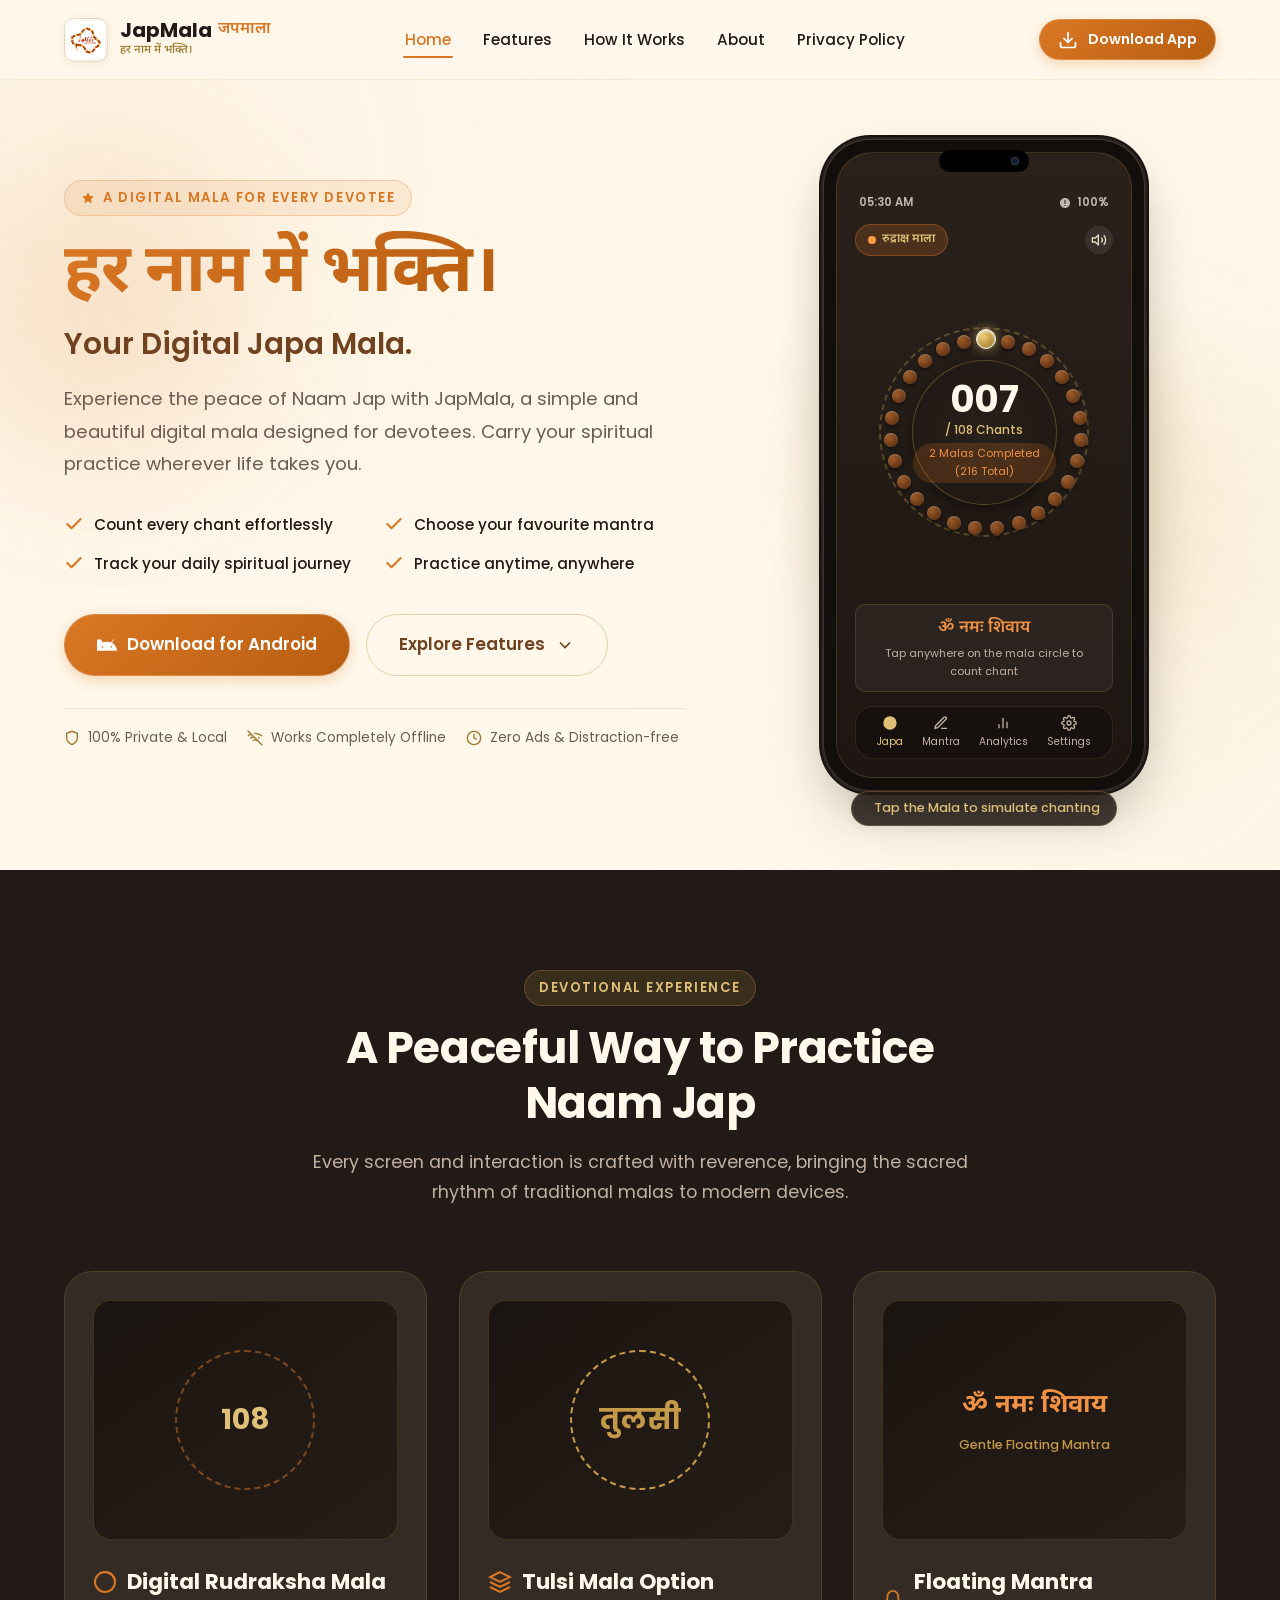
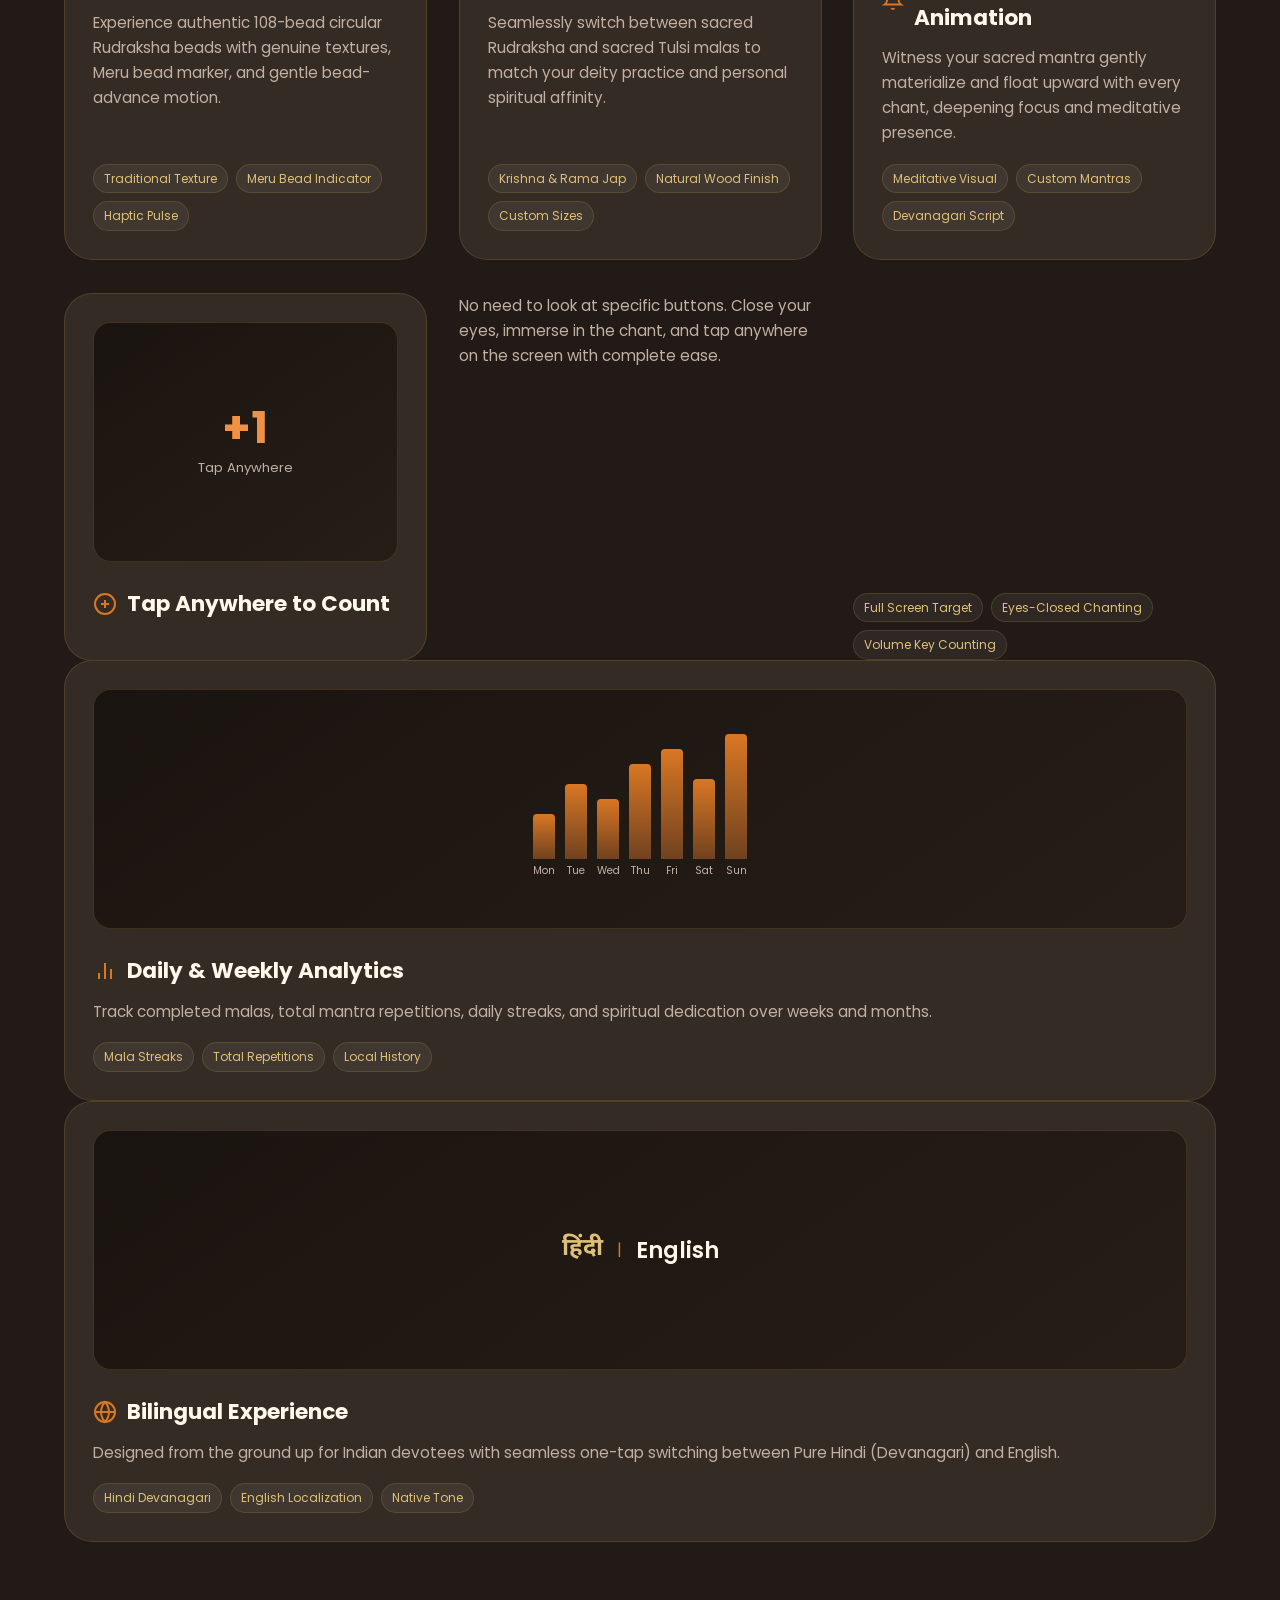
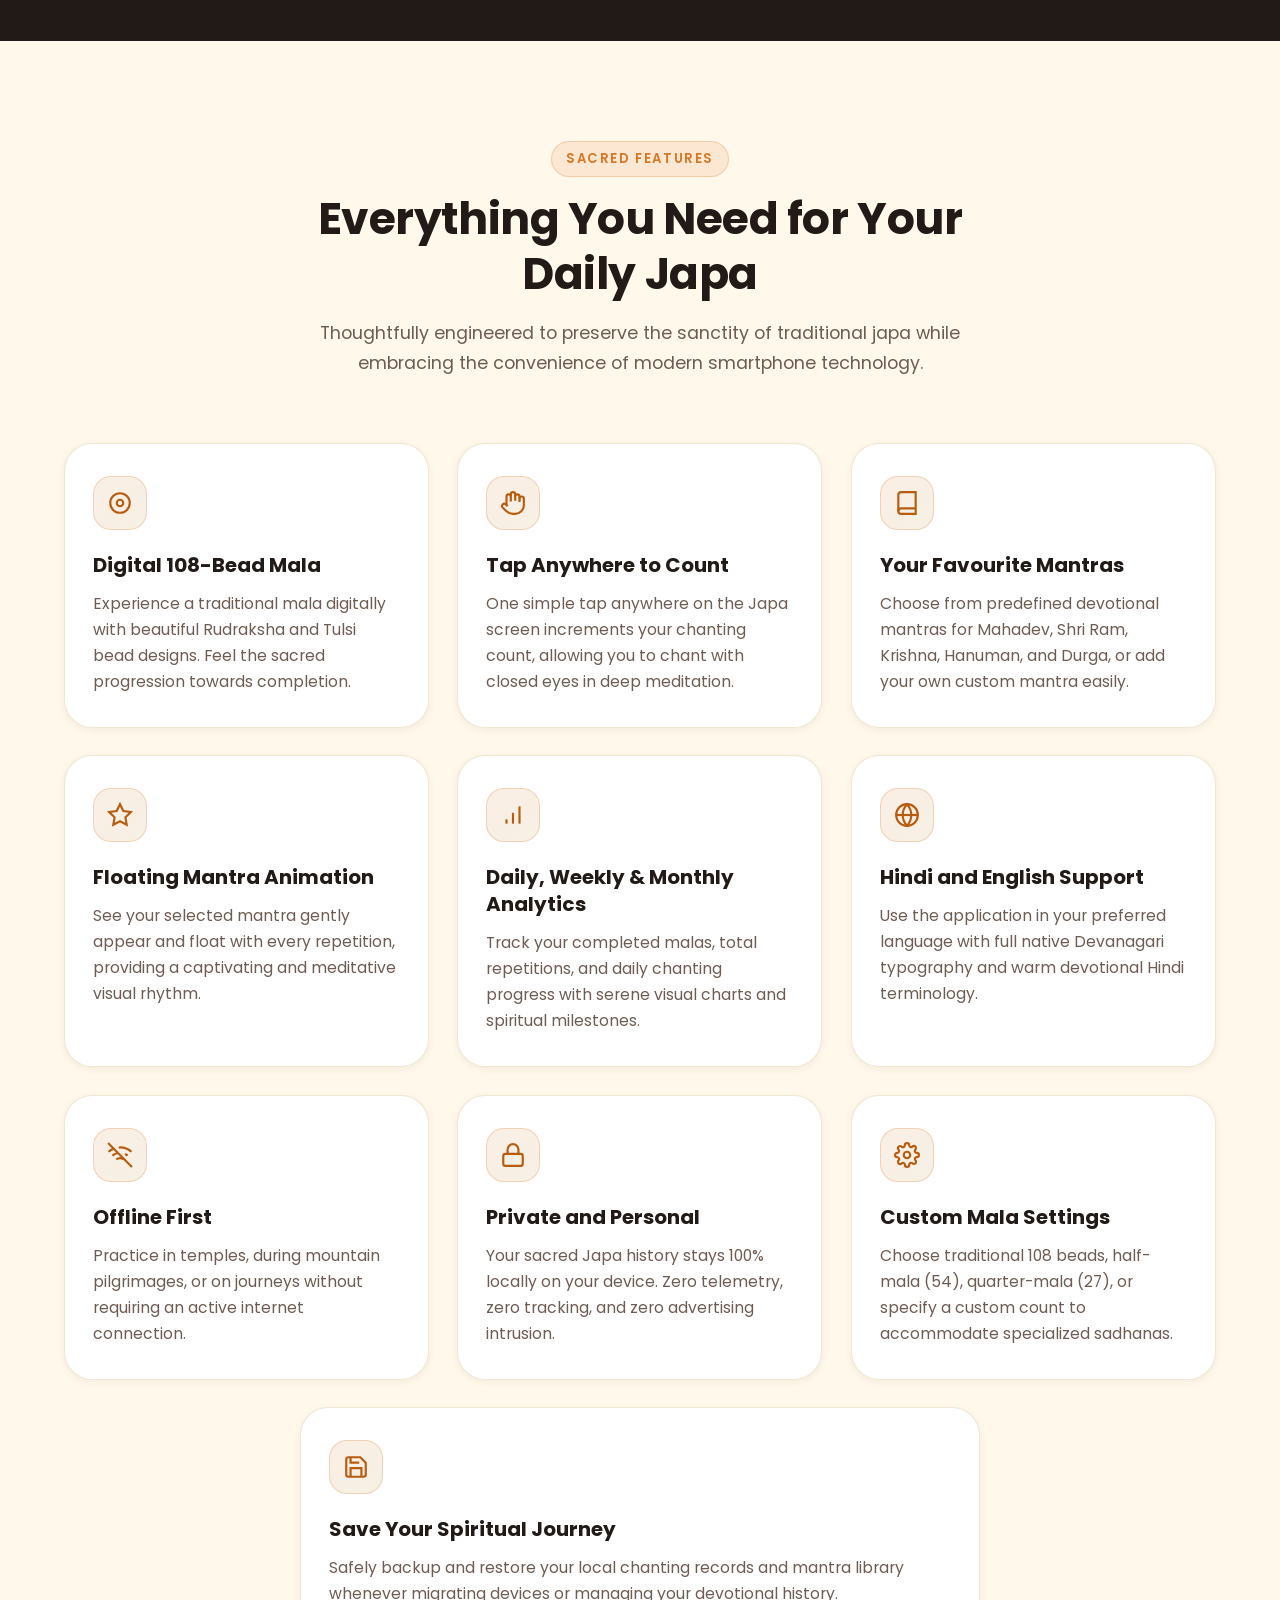
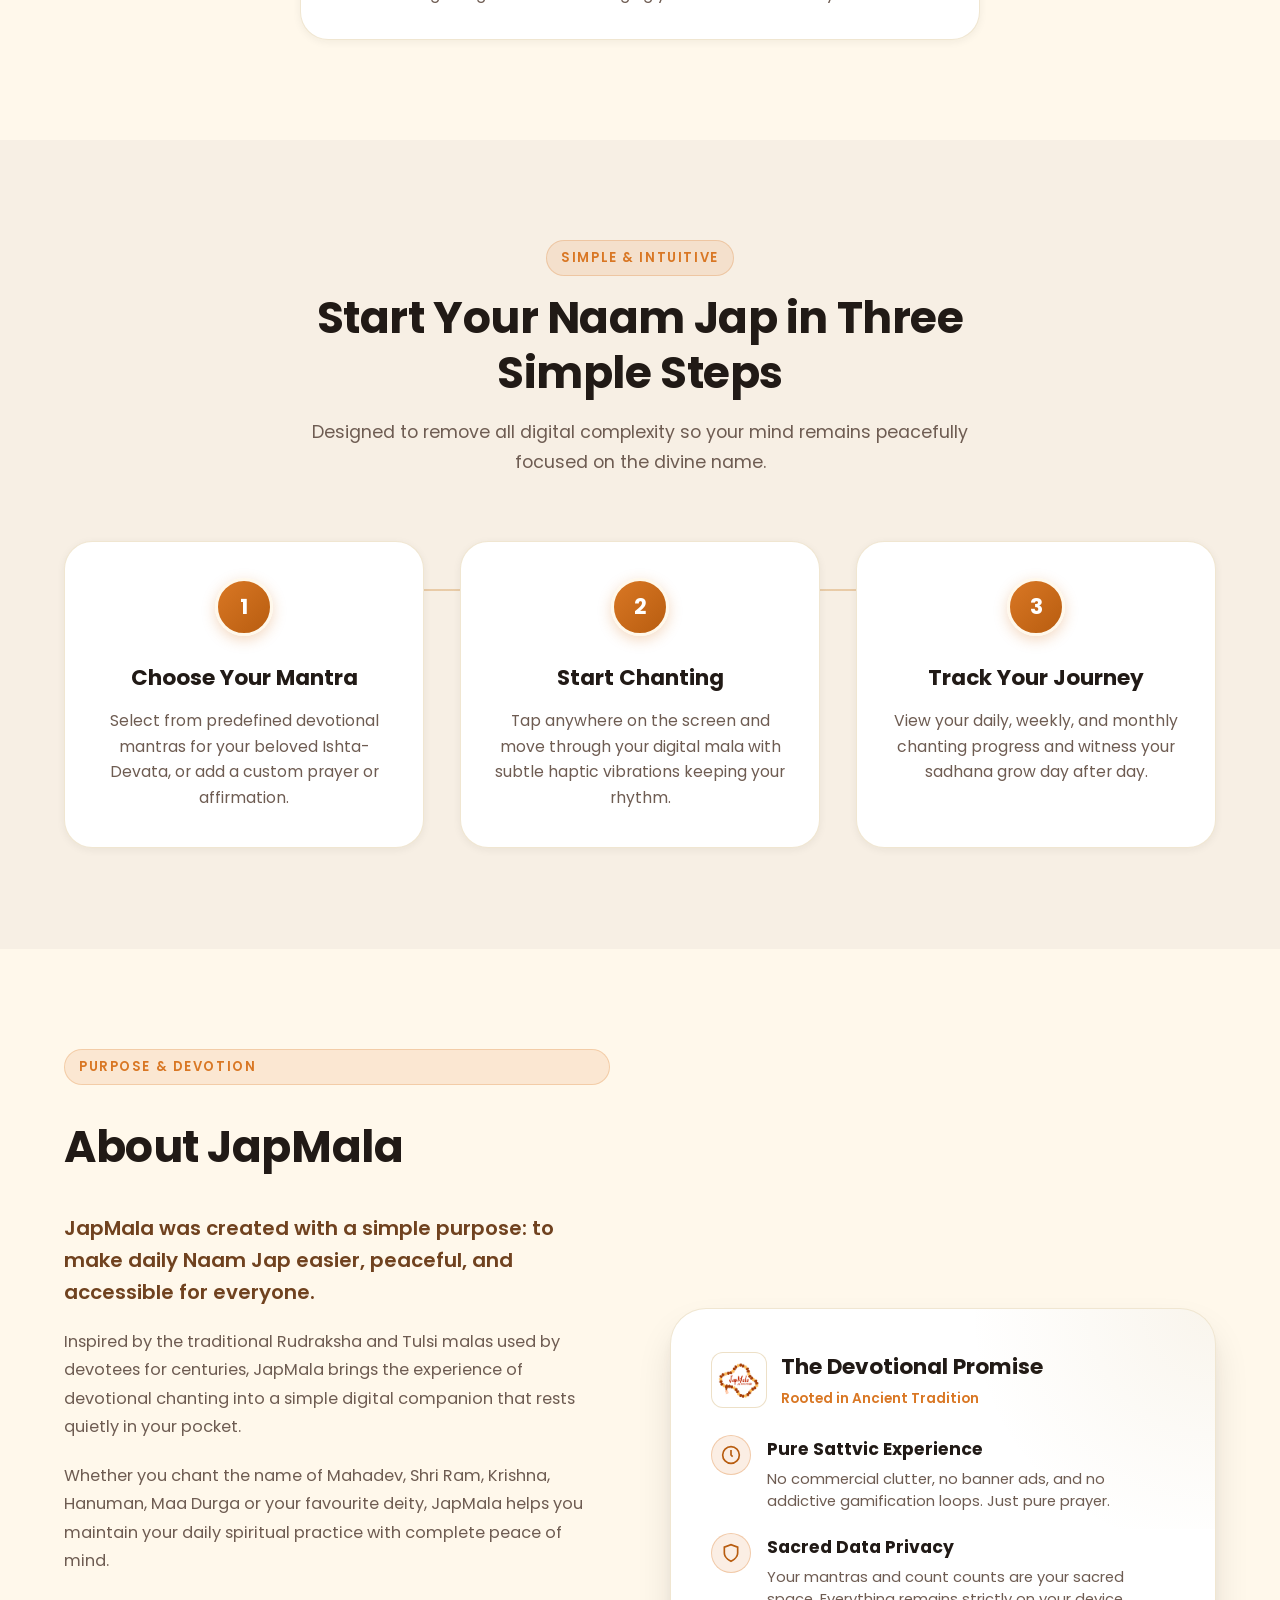
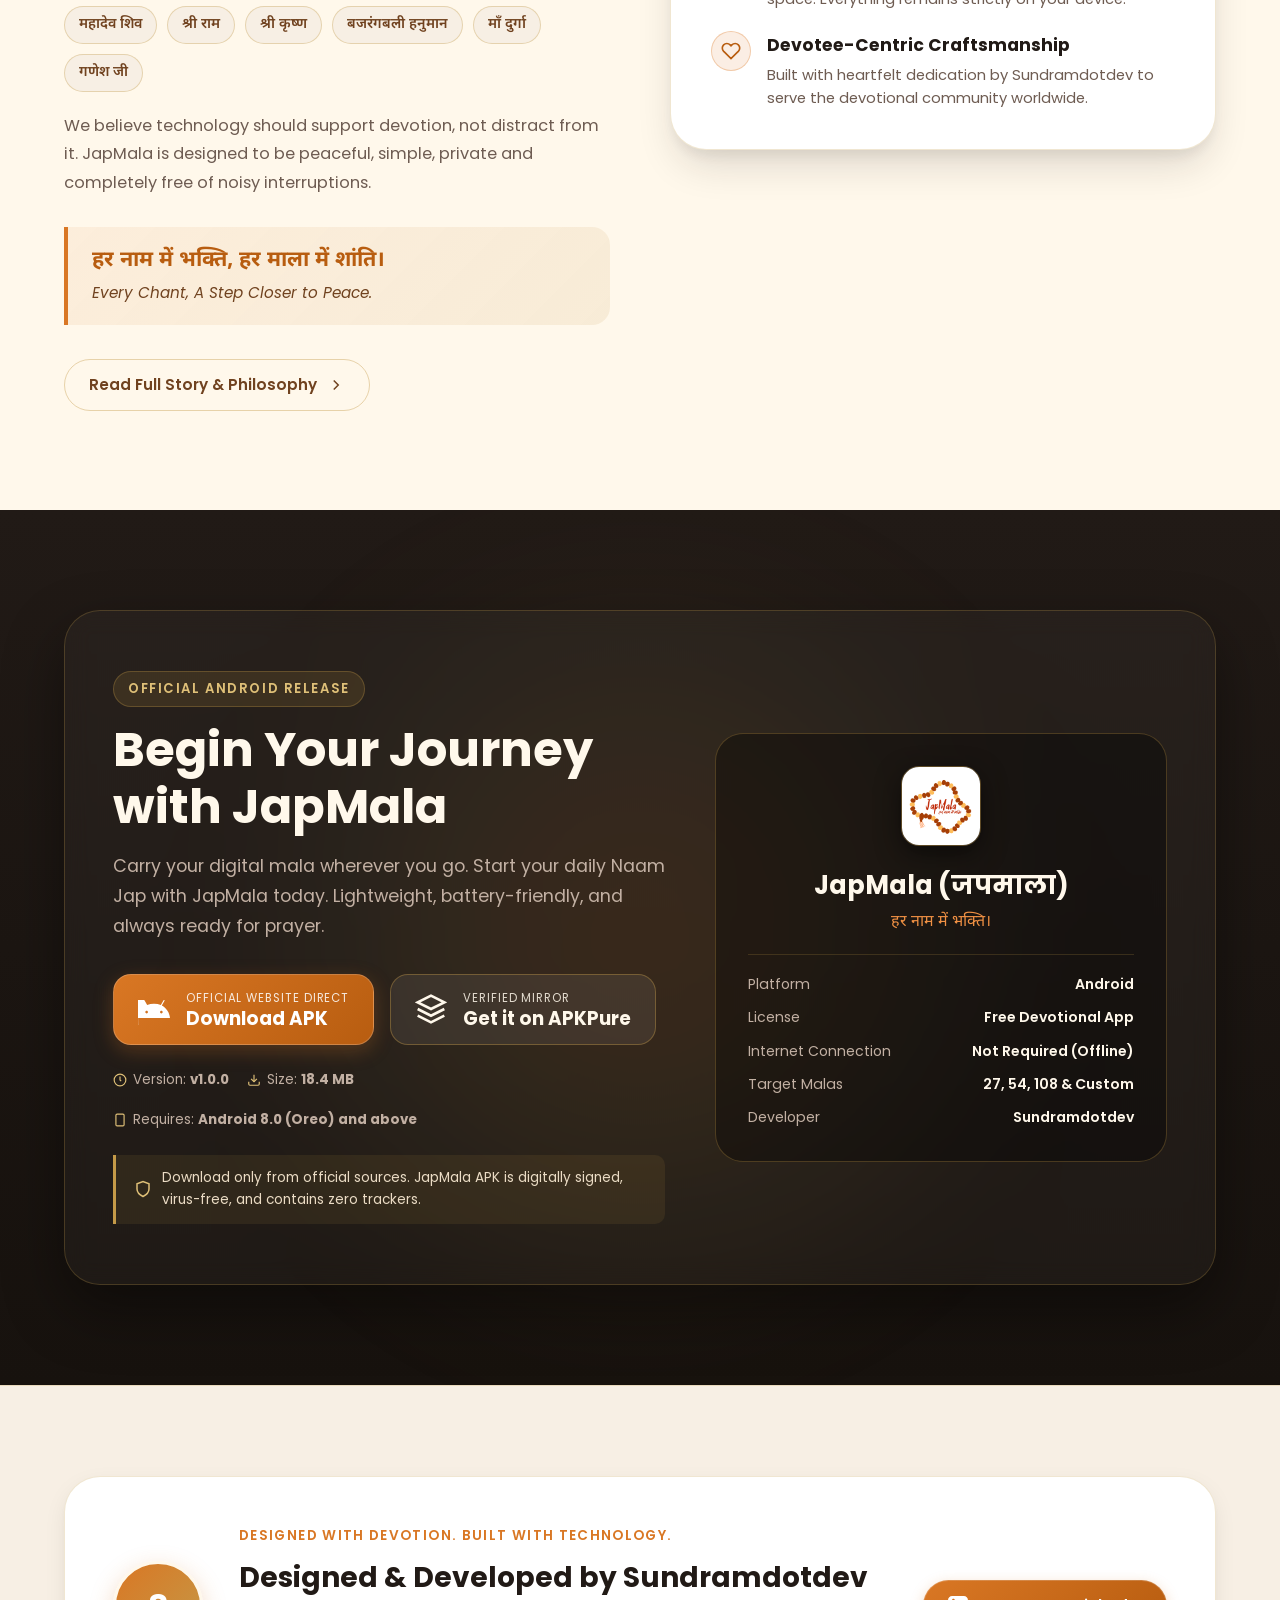
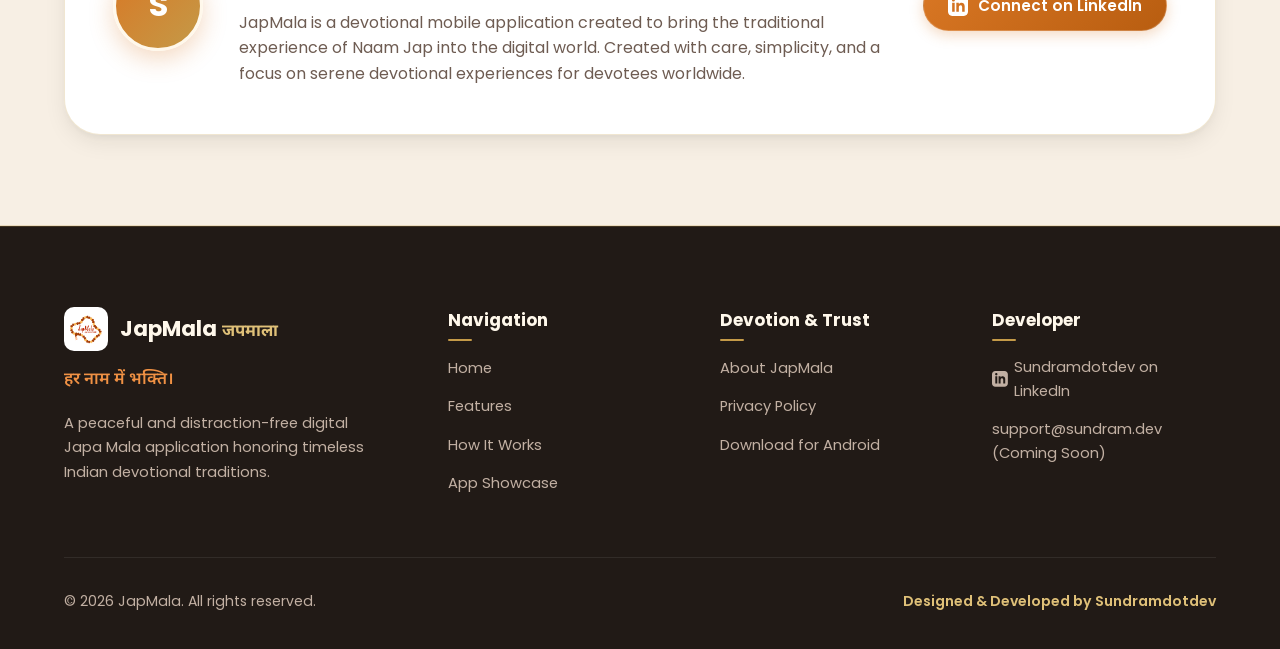
==== index.html @ 1a46d318 "Public Showcase site of JapMala" ====
<!DOCTYPE html>
<html lang="en">
<head>
  <meta charset="UTF-8">
  <meta name="viewport" content="width=device-width, initial-scale=1.0">
  <title>JapMala (जपमाला) - Your Digital Japa Mala | हर नाम में भक्ति।</title>
  
  <!-- SEO & Meta Tags -->
  <meta name="description" content="Experience the peace of Naam Jap with JapMala, a beautiful digital mala for devotees. Count chants effortlessly with Rudraksha & Tulsi malas, track daily progress, offline & 100% private.">
  <meta name="keywords" content="JapMala, Digital Japa Mala, Naam Jap Counter, Rudraksha Mala App, Hindi Japa Counter, Digital Mala, Offline Japa Counter, Hindu Devotional App, जपमाला, हर नाम में भक्ति">
  <meta name="author" content="Sundramdotdev">
  <meta name="theme-color" content="#D97724">
  <link rel="canonical" href="https://sundramdotdev.github.io/JapMala">

  <!-- Open Graph / Facebook -->
  <meta property="og:type" content="website">
  <meta property="og:url" content="https://sundramdotdev.github.io/JapMala">
  <meta property="og:title" content="JapMala (जपमाला) - हर नाम में भक्ति।">
  <meta property="og:description" content="A peaceful digital mala for every devotee. Traditional Rudraksha beads, 108 chanting counter, offline and private.">
  <meta property="og:image" content="assets/JapMalalogo.png">

  <!-- Twitter Card -->
  <meta name="twitter:card" content="summary_large_image">
  <meta name="twitter:title" content="JapMala (जपमाला) - Digital Japa Mala">
  <meta name="twitter:description" content="Every Chant, A Step Closer to Peace. Beautiful digital mala with Rudraksha & Tulsi bead counters.">
  <meta name="twitter:image" content="assets/JapMalalogo.png">

  <!-- Favicon -->
  <link rel="icon" type="image/png" href="assets/JapMalalogo.png">
  <link rel="apple-touch-icon" href="assets/JapMalalogo.png">

  <!-- Google Fonts: Poppins, Noto Sans Devanagari, Playfair Display -->
  <link rel="preconnect" href="https://fonts.googleapis.com">
  <link rel="preconnect" href="https://fonts.gstatic.com" crossorigin>
  <link href="https://fonts.googleapis.com/css2?family=Noto+Sans+Devanagari:wght@400;500;600;700&family=Playfair+Display:ital,wght@0,600;0,700;1,600&family=Poppins:wght@300;400;500;600;700&display=swap" rel="stylesheet">

  <!-- Stylesheets -->
  <link rel="stylesheet" href="css/style.css">
</head>
<body>

  <!-- ==================== HEADER & NAVBAR ==================== -->
  <header class="navbar" role="banner">
    <div class="container navbar-container">
      <a href="index.html" class="brand" aria-label="JapMala Home">
        <div class="brand-logo-wrap">
          <img src="assets/JapMalalogo.png" alt="JapMala Logo" class="brand-logo" width="44" height="44">
        </div>
        <div class="brand-text">
          <div class="brand-title">
            JapMala <span class="brand-title-hindi">जपमाला</span>
          </div>
          <span class="brand-tagline">हर नाम में भक्ति।</span>
        </div>
      </a>

      <!-- Desktop Nav -->
      <nav class="nav-menu navbar-menu-desktop" role="navigation" aria-label="Main Navigation">
        <a href="#home" class="nav-link active">Home</a>
        <a href="#features" class="nav-link">Features</a>
        <a href="#how-it-works" class="nav-link">How It Works</a>
        <a href="about.html" class="nav-link">About</a>
        <a href="privacy-policy.html" class="nav-link">Privacy Policy</a>
      </nav>

      <!-- Nav CTA & Mobile Hamburger -->
      <div class="nav-actions">
        <a href="#download" class="btn btn-primary btn-sm navbar-menu-desktop">
          <svg class="btn-icon" viewBox="0 0 24 24" fill="none" stroke="currentColor" stroke-width="2" stroke-linecap="round" stroke-linejoin="round">
            <path d="M21 15v4a2 2 0 0 1-2 2H5a2 2 0 0 1-2-2v-4"></path>
            <polyline points="7 10 12 15 17 10"></polyline>
            <line x1="12" y1="15" x2="12" y2="3"></line>
          </svg>
          <span>Download App</span>
        </a>

        <button class="hamburger" aria-label="Toggle navigation menu" aria-expanded="false">
          <span class="hamburger-line"></span>
          <span class="hamburger-line"></span>
          <span class="hamburger-line"></span>
        </button>
      </div>
    </div>
  </header>

  <!-- Mobile Navigation Drawer -->
  <div class="mobile-nav" role="dialog" aria-modal="true" aria-label="Mobile Navigation">
    <div class="mobile-nav-panel">
      <div class="mobile-nav-links">
        <a href="#home" class="mobile-nav-link active">
          <span>Home</span>
          <svg width="18" height="18" viewBox="0 0 24 24" fill="none" stroke="currentColor" stroke-width="2"><polyline points="9 18 15 12 9 6"></polyline></svg>
        </a>
        <a href="#features" class="mobile-nav-link">
          <span>Features</span>
          <svg width="18" height="18" viewBox="0 0 24 24" fill="none" stroke="currentColor" stroke-width="2"><polyline points="9 18 15 12 9 6"></polyline></svg>
        </a>
        <a href="#how-it-works" class="mobile-nav-link">
          <span>How It Works</span>
          <svg width="18" height="18" viewBox="0 0 24 24" fill="none" stroke="currentColor" stroke-width="2"><polyline points="9 18 15 12 9 6"></polyline></svg>
        </a>
        <a href="about.html" class="mobile-nav-link">
          <span>About JapMala</span>
          <svg width="18" height="18" viewBox="0 0 24 24" fill="none" stroke="currentColor" stroke-width="2"><polyline points="9 18 15 12 9 6"></polyline></svg>
        </a>
        <a href="privacy-policy.html" class="mobile-nav-link">
          <span>Privacy Policy</span>
          <svg width="18" height="18" viewBox="0 0 24 24" fill="none" stroke="currentColor" stroke-width="2"><polyline points="9 18 15 12 9 6"></polyline></svg>
        </a>
      </div>

      <div class="mobile-nav-footer">
        <a href="#download" class="btn btn-primary btn-lg mobile-nav-close">
          <svg class="btn-icon" viewBox="0 0 24 24" fill="none" stroke="currentColor" stroke-width="2">
            <path d="M21 15v4a2 2 0 0 1-2 2H5a2 2 0 0 1-2-2v-4"></path>
            <polyline points="7 10 12 15 17 10"></polyline>
            <line x1="12" y1="15" x2="12" y2="3"></line>
          </svg>
          <span>Download for Android</span>
        </a>
        <p style="text-align: center; font-size: 0.8rem; color: var(--color-text-muted);">
          Designed & Developed by Sundramdotdev
        </p>
      </div>
    </div>
  </div>

  <main id="main-content">
    <!-- ==================== HERO SECTION ==================== -->
    <section id="home" class="hero" aria-label="Introduction to JapMala">
      <div class="hero-glow-1"></div>
      <div class="hero-glow-2"></div>

      <div class="container hero-layout">
        <!-- Hero Left Column -->
        <div class="hero-content reveal">
          <div class="hero-eyebrow">
            <svg width="14" height="14" viewBox="0 0 24 24" fill="currentColor">
              <polygon points="12 2 15.09 8.26 22 9.27 17 14.14 18.18 21.02 12 17.77 5.82 21.02 7 14.14 2 9.27 8.91 8.26 12 2"></polygon>
            </svg>
            <span>A DIGITAL MALA FOR EVERY DEVOTEE</span>
          </div>

          <h1 class="hero-title">
            <span class="hero-title-highlight">हर नाम में भक्ति।</span>
          </h1>

          <div class="hero-subtitle">
            Your Digital Japa Mala.
          </div>

          <p class="hero-description">
            Experience the peace of Naam Jap with JapMala, a simple and beautiful digital mala designed for devotees. Carry your spiritual practice wherever life takes you.
          </p>

          <!-- Supporting Value Points -->
          <div class="hero-points">
            <div class="hero-point-item">
              <svg class="hero-point-icon" viewBox="0 0 24 24" fill="none" stroke="currentColor" stroke-width="2.5" stroke-linecap="round" stroke-linejoin="round">
                <polyline points="20 6 9 17 4 12"></polyline>
              </svg>
              <span>Count every chant effortlessly</span>
            </div>

            <div class="hero-point-item">
              <svg class="hero-point-icon" viewBox="0 0 24 24" fill="none" stroke="currentColor" stroke-width="2.5" stroke-linecap="round" stroke-linejoin="round">
                <polyline points="20 6 9 17 4 12"></polyline>
              </svg>
              <span>Choose your favourite mantra</span>
            </div>

            <div class="hero-point-item">
              <svg class="hero-point-icon" viewBox="0 0 24 24" fill="none" stroke="currentColor" stroke-width="2.5" stroke-linecap="round" stroke-linejoin="round">
                <polyline points="20 6 9 17 4 12"></polyline>
              </svg>
              <span>Track your daily spiritual journey</span>
            </div>

            <div class="hero-point-item">
              <svg class="hero-point-icon" viewBox="0 0 24 24" fill="none" stroke="currentColor" stroke-width="2.5" stroke-linecap="round" stroke-linejoin="round">
                <polyline points="20 6 9 17 4 12"></polyline>
              </svg>
              <span>Practice anytime, anywhere</span>
            </div>
          </div>

          <!-- CTA Buttons -->
          <div class="hero-cta-group">
            <a href="#download" class="btn btn-primary btn-lg">
              <svg class="btn-icon" viewBox="0 0 24 24" fill="currentColor">
                <path d="M17.523 15.3414c-.5511 0-.9993-.4486-.9993-.9997s.4482-.9993.9993-.9993c.551 0 .9996.4482.9996.9993 0 .5511-.4486.9997-.9996.9997m-11.046 0c-.5511 0-.9993-.4486-.9993-.9997s.4482-.9993.9993-.9993c.5511 0 .9997.4482.9997.9993 0 .5511-.4486.9997-.9997.9997m11.4045-6.02l1.9973-3.4592a.416.416 0 00-.1521-.5676.416.416 0 00-.5676.1521l-2.0223 3.503C15.5902 8.411 13.8532 8.082 12 8.082s-3.5902.329-5.1368.8677L4.8409 5.4467a.4161.4161 0 00-.5677-.1521.4157.4157 0 00-.152 5676l1.9972 3.4592C2.6889 11.1867.3432 14.6589 0 18.761h24c-.3432-4.1021-2.6889-7.5743-6.1185-9.4396"/>
              </svg>
              <span>Download for Android</span>
            </a>

            <a href="#features" class="btn btn-secondary btn-lg">
              <span>Explore Features</span>
              <svg class="btn-icon" viewBox="0 0 24 24" fill="none" stroke="currentColor" stroke-width="2">
                <polyline points="6 9 12 15 18 9"></polyline>
              </svg>
            </a>
          </div>

          <!-- Trust Badges Strip -->
          <div class="hero-badges-strip">
            <div class="hero-badge-tag">
              <svg viewBox="0 0 24 24" fill="none" stroke="currentColor" stroke-width="2"><path d="M12 22s8-4 8-10V5l-8-3-8 3v7c0 6 8 10 8 10z"></path></svg>
              <span>100% Private & Local</span>
            </div>
            <div class="hero-badge-tag">
              <svg viewBox="0 0 24 24" fill="none" stroke="currentColor" stroke-width="2"><path d="M1 1l22 22"></path><path d="M16.72 11.06A10.94 10.94 0 0 1 19 12.55"></path><path d="M5 12.55a10.94 10.94 0 0 1 5.17-2.39"></path><path d="M10.71 5.05A16 16 0 0 1 22.58 9"></path><path d="M1.42 9a15.91 15.91 0 0 1 4.7-2.88"></path><path d="M8.53 16.11a6 6 0 0 1 6.95 0"></path><line x1="12" y1="20" x2="12.01" y2="20"></line></svg>
              <span>Works Completely Offline</span>
            </div>
            <div class="hero-badge-tag">
              <svg viewBox="0 0 24 24" fill="none" stroke="currentColor" stroke-width="2"><circle cx="12" cy="12" r="10"></circle><polyline points="12 6 12 12 16 14"></polyline></svg>
              <span>Zero Ads & Distraction-free</span>
            </div>
          </div>
        </div>

        <!-- Hero Right Column: Realistic Devotional Smartphone Mockup -->
        <div class="phone-mockup-wrapper reveal reveal-delay-2">
          <div class="phone-mockup-glow"></div>

          <div class="phone-frame" aria-label="Interactive JapMala App Preview">
            <div class="phone-notch">
              <div class="phone-camera"></div>
            </div>

            <div class="phone-screen">
              <!-- Interactive App UI inside Mockup -->
              <div class="app-ui">
                <!-- Status bar -->
                <div class="app-ui-status-bar">
                  <span>05:30 AM</span>
                  <div style="display:flex; gap: 6px; align-items:center;">
                    <svg width="12" height="12" viewBox="0 0 24 24" fill="currentColor"><path d="M12 2C6.48 2 2 6.48 2 12s4.48 10 10 10 10-4.48 10-10S17.52 2 12 2zm-1 14h2v2h-2zm0-10h2v8h-2z"/></svg>
                    <span>100%</span>
                  </div>
                </div>

                <!-- App Header -->
                <div class="app-ui-header">
                  <div class="app-ui-deity-pill">
                    <span style="display:inline-block; width:8px; height:8px; border-radius:50%; background:#FF9F43;"></span>
                    <span>रुद्राक्ष माला</span>
                  </div>
                  <div class="app-ui-settings-icon" title="Sound and Haptics Active">
                    <svg width="16" height="16" viewBox="0 0 24 24" fill="none" stroke="currentColor" stroke-width="2"><path d="M11 5L6 9H2v6h4l5 4V5z"></path><path d="M19.07 4.93a10 10 0 0 1 0 14.14M15.54 8.46a5 5 0 0 1 0 7.07"></path></svg>
                  </div>
                </div>

                <!-- Interactive Mala Bead Area -->
                <div class="app-ui-mala-container interactive-mala-area" title="Tap to chant">
                  <div class="app-ui-mala-circle">
                    <!-- Circular bead ring populated via JS -->
                    <div class="mala-bead-ring"></div>

                    <!-- Inner Counter Disc -->
                    <div class="app-ui-counter-box">
                      <div class="app-ui-count-num">007</div>
                      <div class="app-ui-count-target">/ 108 Chants</div>
                      <div class="app-ui-mala-badge">2 Malas Completed (216 Total)</div>
                    </div>
                  </div>
                </div>

                <!-- Active Mantra Card -->
                <div class="app-ui-mantra-card">
                  <div class="app-ui-mantra-hindi">ॐ नमः शिवाय</div>
                  <div class="app-ui-mantra-meaning">Tap anywhere on the mala circle to count chant</div>
                </div>

                <!-- App Navigation Bar -->
                <div class="app-ui-bottom-bar">
                  <div class="app-ui-bar-item active">
                    <svg viewBox="0 0 24 24" fill="currentColor"><circle cx="12" cy="12" r="10"></circle></svg>
                    <span>Japa</span>
                  </div>
                  <div class="app-ui-bar-item">
                    <svg viewBox="0 0 24 24" fill="none" stroke="currentColor" stroke-width="2"><path d="M12 20h9"></path><path d="M16.5 3.5a2.121 2.121 0 0 1 3 3L7 19l-4 1 1-4L16.5 3.5z"></path></svg>
                    <span>Mantra</span>
                  </div>
                  <div class="app-ui-bar-item">
                    <svg viewBox="0 0 24 24" fill="none" stroke="currentColor" stroke-width="2"><line x1="18" y1="20" x2="18" y2="10"></line><line x1="12" y1="20" x2="12" y2="4"></line><line x1="6" y1="20" x2="6" y2="14"></line></svg>
                    <span>Analytics</span>
                  </div>
                  <div class="app-ui-bar-item">
                    <svg viewBox="0 0 24 24" fill="none" stroke="currentColor" stroke-width="2"><circle cx="12" cy="12" r="3"></circle><path d="M19.4 15a1.65 1.65 0 0 0 .33 1.82l.06.06a2 2 0 0 1 0 2.83 2 2 0 0 1-2.83 0l-.06-.06a1.65 1.65 0 0 0-1.82-.33 1.65 1.65 0 0 0-1 1.51V21a2 2 0 0 1-2 2 2 2 0 0 1-2-2v-.09A1.65 1.65 0 0 0 9 19.4a1.65 1.65 0 0 0-1.82.33l-.06.06a2 2 0 0 1-2.83 0 2 2 0 0 1 0-2.83l.06-.06a1.65 1.65 0 0 0 .33-1.82 1.65 1.65 0 0 0-1.51-1H3a2 2 0 0 1-2-2 2 2 0 0 1 2-2h.09A1.65 1.65 0 0 0 4.6 9a1.65 1.65 0 0 0-.33-1.82l-.06-.06a2 2 0 0 1 0-2.83 2 2 0 0 1 2.83 0l.06.06a1.65 1.65 0 0 0 1.82.33H9a1.65 1.65 0 0 0 1-1.51V3a2 2 0 0 1 2-2 2 2 0 0 1 2 2v.09a1.65 1.65 0 0 0 1 1.51 1.65 1.65 0 0 0 1.82-.33l.06-.06a2 2 0 0 1 2.83 0 2 2 0 0 1 0 2.83l-.06.06a1.65 1.65 0 0 0-.33 1.82V9a1.65 1.65 0 0 0 1.51 1H21a2 2 0 0 1 2 2 2 2 0 0 1-2 2h-.09a1.65 1.65 0 0 0-1.51 1z"></path></svg>
                    <span>Settings</span>
                  </div>
                </div>
              </div>
            </div>

            <!-- Tap hint callout -->
            <div class="mockup-tap-hint">
              <svg viewBox="0 0 24 24" fill="none" stroke="currentColor" stroke-width="2">
                <circle cx="12" cy="12" r="10"></circle>
                <line x1="12" y1="8" x2="12" y2="12"></line>
                <line x1="12" y1="16" x2="12.01" y2="16"></line>
              </svg>
              <span>Tap the Mala to simulate chanting</span>
            </div>
          </div>
        </div>
      </div>
    </section>

    <!-- ==================== APP SHOWCASE SECTION ==================== -->
    <section id="showcase" class="section section-dark" aria-label="Application Showcase">
      <div class="container">
        <div class="section-header reveal">
          <div class="section-eyebrow">DEVOTIONAL EXPERIENCE</div>
          <h2 class="section-title">A Peaceful Way to Practice Naam Jap</h2>
          <p class="section-subtitle">
            Every screen and interaction is crafted with reverence, bringing the sacred rhythm of traditional malas to modern devices.
          </p>
        </div>

        <div class="showcase-grid">
          <!-- Showcase 1: Rudraksha Mala -->
          <div class="showcase-card reveal reveal-delay-1">
            <div class="showcase-preview-frame">
              <div class="preview-mala-visual">
                <div class="preview-counter-text">108</div>
              </div>
            </div>
            <h3 class="showcase-card-title">
              <svg class="showcase-card-title-icon" viewBox="0 0 24 24" fill="none" stroke="currentColor" stroke-width="2"><circle cx="12" cy="12" r="10"></circle><path d="M12 2a10 10 0 0 1 10 10"></path></svg>
              <span>Digital Rudraksha Mala</span>
            </h3>
            <p class="showcase-card-desc">
              Experience authentic 108-bead circular Rudraksha beads with genuine textures, Meru bead marker, and gentle bead-advance motion.
            </p>
            <div class="showcase-badge-list">
              <span class="showcase-badge">Traditional Texture</span>
              <span class="showcase-badge">Meru Bead Indicator</span>
              <span class="showcase-badge">Haptic Pulse</span>
            </div>
          </div>

          <!-- Showcase 2: Tulsi Mala Option -->
          <div class="showcase-card reveal reveal-delay-2">
            <div class="showcase-preview-frame">
              <div class="preview-mala-visual" style="border-color: var(--color-gold);">
                <div class="preview-counter-text" style="color: var(--color-gold);">तुलसी</div>
              </div>
            </div>
            <h3 class="showcase-card-title">
              <svg class="showcase-card-title-icon" viewBox="0 0 24 24" fill="none" stroke="currentColor" stroke-width="2"><path d="M12 2L2 7l10 5 10-5-10-5zM2 17l10 5 10-5M2 12l10 5 10-5"></path></svg>
              <span>Tulsi Mala Option</span>
            </h3>
            <p class="showcase-card-desc">
              Seamlessly switch between sacred Rudraksha and sacred Tulsi malas to match your deity practice and personal spiritual affinity.
            </p>
            <div class="showcase-badge-list">
              <span class="showcase-badge">Krishna & Rama Jap</span>
              <span class="showcase-badge">Natural Wood Finish</span>
              <span class="showcase-badge">Custom Sizes</span>
            </div>
          </div>

          <!-- Showcase 3: Floating Mantra Animation -->
          <div class="showcase-card reveal reveal-delay-3">
            <div class="showcase-preview-frame">
              <div style="font-family: var(--font-hindi); font-size: 1.6rem; color: var(--color-saffron-light); text-align: center; font-weight: 700;">
                ॐ नमः शिवाय
                <div style="font-size: 0.8rem; color: var(--color-gold); margin-top: 6px; font-family: var(--font-sans); font-weight: 500;">
                  Gentle Floating Mantra
                </div>
              </div>
            </div>
            <h3 class="showcase-card-title">
              <svg class="showcase-card-title-icon" viewBox="0 0 24 24" fill="none" stroke="currentColor" stroke-width="2"><path d="M18 8A6 6 0 0 0 6 8c0 7-3 9-3 9h18s-3-2-3-9"></path><path d="M13.73 21a2 2 0 0 1-3.46 0"></path></svg>
              <span>Floating Mantra Animation</span>
            </h3>
            <p class="showcase-card-desc">
              Witness your sacred mantra gently materialize and float upward with every chant, deepening focus and meditative presence.
            </p>
            <div class="showcase-badge-list">
              <span class="showcase-badge">Meditative Visual</span>
              <span class="showcase-badge">Custom Mantras</span>
              <span class="showcase-badge">Devanagari Script</span>
            </div>
          </div>

          <!-- Showcase 4: Tap Anywhere to Count -->
          <div class="showcase-card reveal reveal-delay-1">
            <div class="showcase-preview-frame">
              <div style="text-align: center; color: var(--color-ivory);">
                <div style="font-size: 2.8rem; font-weight: 700; color: var(--color-saffron-light); line-height: 1;">+1</div>
                <div style="font-size: 0.82rem; color: var(--color-text-muted-on-dark); margin-top: 6px;">Tap Anywhere</div>
              </div>
            </div>
            <h3 class="showcase-card-title">
              <svg class="showcase-card-title-icon" viewBox="0 0 24 24" fill="none" stroke="currentColor" stroke-width="2"><circle cx="12" cy="12" r="10"></circle><line x1="12" y1="8" x2="12" y2="16"></line><line x1="8" y1="12" x2="16" y2="12"></line></svg>
              <span>Tap Anywhere to Count</span>
            </div>
            <p class="showcase-card-desc">
              No need to look at specific buttons. Close your eyes, immerse in the chant, and tap anywhere on the screen with complete ease.
            </p>
            <div class="showcase-badge-list">
              <span class="showcase-badge">Full Screen Target</span>
              <span class="showcase-badge">Eyes-Closed Chanting</span>
              <span class="showcase-badge">Volume Key Counting</span>
            </div>
          </div>

          <!-- Showcase 5: Analytics Dashboard -->
          <div class="showcase-card reveal reveal-delay-2">
            <div class="showcase-preview-frame">
              <div class="preview-analytics-bars">
                <div class="analytics-bar" style="height: 45px;" data-day="Mon"></div>
                <div class="analytics-bar" style="height: 75px;" data-day="Tue"></div>
                <div class="analytics-bar" style="height: 60px;" data-day="Wed"></div>
                <div class="analytics-bar" style="height: 95px;" data-day="Thu"></div>
                <div class="analytics-bar" style="height: 110px;" data-day="Fri"></div>
                <div class="analytics-bar" style="height: 80px;" data-day="Sat"></div>
                <div class="analytics-bar" style="height: 125px;" data-day="Sun"></div>
              </div>
            </div>
            <h3 class="showcase-card-title">
              <svg class="showcase-card-title-icon" viewBox="0 0 24 24" fill="none" stroke="currentColor" stroke-width="2"><line x1="18" y1="20" x2="18" y2="10"></line><line x1="12" y1="20" x2="12" y2="4"></line><line x1="6" y1="20" x2="6" y2="14"></line></svg>
              <span>Daily & Weekly Analytics</span>
            </h3>
            <p class="showcase-card-desc">
              Track completed malas, total mantra repetitions, daily streaks, and spiritual dedication over weeks and months.
            </p>
            <div class="showcase-badge-list">
              <span class="showcase-badge">Mala Streaks</span>
              <span class="showcase-badge">Total Repetitions</span>
              <span class="showcase-badge">Local History</span>
            </div>
          </div>

          <!-- Showcase 6: Hindi and English Interface -->
          <div class="showcase-card reveal reveal-delay-3">
            <div class="showcase-preview-frame">
              <div style="display: flex; gap: 14px; align-items: center;">
                <span style="font-family: var(--font-hindi); font-size: 1.5rem; font-weight: 700; color: var(--color-gold-light);">हिंदी</span>
                <span style="color: var(--color-saffron);">|</span>
                <span style="font-size: 1.4rem; font-weight: 600; color: var(--color-ivory);">English</span>
              </div>
            </div>
            <h3 class="showcase-card-title">
              <svg class="showcase-card-title-icon" viewBox="0 0 24 24" fill="none" stroke="currentColor" stroke-width="2"><circle cx="12" cy="12" r="10"></circle><line x1="2" y1="12" x2="22" y2="12"></line><path d="M12 2a15.3 15.3 0 0 1 4 10 15.3 15.3 0 0 1-4 10 15.3 15.3 0 0 1-4-10 15.3 15.3 0 0 1 4-10z"></path></svg>
              <span>Bilingual Experience</span>
            </h3>
            <p class="showcase-card-desc">
              Designed from the ground up for Indian devotees with seamless one-tap switching between Pure Hindi (Devanagari) and English.
            </p>
            <div class="showcase-badge-list">
              <span class="showcase-badge">Hindi Devanagari</span>
              <span class="showcase-badge">English Localization</span>
              <span class="showcase-badge">Native Tone</span>
            </div>
          </div>
        </div>
      </div>
    </section>

    <!-- ==================== FEATURES SECTION ==================== -->
    <section id="features" class="section" aria-label="Key Features">
      <div class="container">
        <div class="section-header reveal">
          <div class="section-eyebrow">SACRED FEATURES</div>
          <h2 class="section-title">Everything You Need for Your Daily Japa</h2>
          <p class="section-subtitle">
            Thoughtfully engineered to preserve the sanctity of traditional japa while embracing the convenience of modern smartphone technology.
          </p>
        </div>

        <div class="features-grid">
          <!-- Feature 1 -->
          <div class="feature-card reveal reveal-delay-1">
            <div class="feature-icon-wrapper">
              <svg viewBox="0 0 24 24" fill="none" stroke="currentColor" stroke-width="2"><circle cx="12" cy="12" r="9"></circle><circle cx="12" cy="12" r="3"></circle></svg>
            </div>
            <h3 class="feature-title">Digital 108-Bead Mala</h3>
            <p class="feature-desc">
              Experience a traditional mala digitally with beautiful Rudraksha and Tulsi bead designs. Feel the sacred progression towards completion.
            </p>
          </div>

          <!-- Feature 2 -->
          <div class="feature-card reveal reveal-delay-2">
            <div class="feature-icon-wrapper">
              <svg viewBox="0 0 24 24" fill="none" stroke="currentColor" stroke-width="2"><path d="M18 11V6a2 2 0 0 0-2-2v0a2 2 0 0 0-2 2v0"></path><path d="M14 10V4a2 2 0 0 0-2-2v0a2 2 0 0 0-2 2v2"></path><path d="M10 10.5V6a2 2 0 0 0-2-2v0a2 2 0 0 0-2 2v8"></path><path d="M18 8a2 2 0 1 1 4 0v6a8 8 0 0 1-8 8h-2c-2.8 0-4.5-.86-5.99-2.34l-3.6-3.6a2 2 0 0 1 2.83-2.82L7 15"></path></svg>
            </div>
            <h3 class="feature-title">Tap Anywhere to Count</h3>
            <p class="feature-desc">
              One simple tap anywhere on the Japa screen increments your chanting count, allowing you to chant with closed eyes in deep meditation.
            </p>
          </div>

          <!-- Feature 3 -->
          <div class="feature-card reveal reveal-delay-3">
            <div class="feature-icon-wrapper">
              <svg viewBox="0 0 24 24" fill="none" stroke="currentColor" stroke-width="2"><path d="M4 19.5A2.5 2.5 0 0 1 6.5 17H20"></path><path d="M6.5 2H20v20H6.5A2.5 2.5 0 0 1 4 19.5v-15A2.5 2.5 0 0 1 6.5 2z"></path></svg>
            </div>
            <h3 class="feature-title">Your Favourite Mantras</h3>
            <p class="feature-desc">
              Choose from predefined devotional mantras for Mahadev, Shri Ram, Krishna, Hanuman, and Durga, or add your own custom mantra easily.
            </p>
          </div>

          <!-- Feature 4 -->
          <div class="feature-card reveal reveal-delay-1">
            <div class="feature-icon-wrapper">
              <svg viewBox="0 0 24 24" fill="none" stroke="currentColor" stroke-width="2"><polygon points="12 2 15.09 8.26 22 9.27 17 14.14 18.18 21.02 12 17.77 5.82 21.02 7 14.14 2 9.27 8.91 8.26 12 2"></polygon></svg>
            </div>
            <h3 class="feature-title">Floating Mantra Animation</h3>
            <p class="feature-desc">
              See your selected mantra gently appear and float with every repetition, providing a captivating and meditative visual rhythm.
            </p>
          </div>

          <!-- Feature 5 -->
          <div class="feature-card reveal reveal-delay-2">
            <div class="feature-icon-wrapper">
              <svg viewBox="0 0 24 24" fill="none" stroke="currentColor" stroke-width="2"><line x1="12" y1="20" x2="12" y2="10"></line><line x1="18" y1="20" x2="18" y2="4"></line><line x1="6" y1="20" x2="6" y2="16"></line></svg>
            </div>
            <h3 class="feature-title">Daily, Weekly & Monthly Analytics</h3>
            <p class="feature-desc">
              Track your completed malas, total repetitions, and daily chanting progress with serene visual charts and spiritual milestones.
            </p>
          </div>

          <!-- Feature 6 -->
          <div class="feature-card reveal reveal-delay-3">
            <div class="feature-icon-wrapper">
              <svg viewBox="0 0 24 24" fill="none" stroke="currentColor" stroke-width="2"><circle cx="12" cy="12" r="10"></circle><line x1="2" y1="12" x2="22" y2="12"></line><path d="M12 2a15.3 15.3 0 0 1 4 10 15.3 15.3 0 0 1-4 10 15.3 15.3 0 0 1-4-10 15.3 15.3 0 0 1 4-10z"></path></svg>
            </div>
            <h3 class="feature-title">Hindi and English Support</h3>
            <p class="feature-desc">
              Use the application in your preferred language with full native Devanagari typography and warm devotional Hindi terminology.
            </p>
          </div>

          <!-- Feature 7 -->
          <div class="feature-card reveal reveal-delay-1">
            <div class="feature-icon-wrapper">
              <svg viewBox="0 0 24 24" fill="none" stroke="currentColor" stroke-width="2"><line x1="1" y1="1" x2="23" y2="23"></line><path d="M16.72 11.06A10.94 10.94 0 0 1 19 12.55"></path><path d="M5 12.55a10.94 10.94 0 0 1 5.17-2.39"></path><path d="M10.71 5.05A16 16 0 0 1 22.58 9"></path><path d="M1.42 9a15.91 15.91 0 0 1 4.7-2.88"></path><path d="M8.53 16.11a6 6 0 0 1 6.95 0"></path><line x1="12" y1="20" x2="12.01" y2="20"></line></svg>
            </div>
            <h3 class="feature-title">Offline First</h3>
            <p class="feature-desc">
              Practice in temples, during mountain pilgrimages, or on journeys without requiring an active internet connection.
            </p>
          </div>

          <!-- Feature 8 -->
          <div class="feature-card reveal reveal-delay-2">
            <div class="feature-icon-wrapper">
              <svg viewBox="0 0 24 24" fill="none" stroke="currentColor" stroke-width="2"><rect x="3" y="11" width="18" height="11" rx="2" ry="2"></rect><path d="M7 11V7a5 5 0 0 1 10 0v4"></path></svg>
            </div>
            <h3 class="feature-title">Private and Personal</h3>
            <p class="feature-desc">
              Your sacred Japa history stays 100% locally on your device. Zero telemetry, zero tracking, and zero advertising intrusion.
            </p>
          </div>

          <!-- Feature 9 -->
          <div class="feature-card reveal reveal-delay-3">
            <div class="feature-icon-wrapper">
              <svg viewBox="0 0 24 24" fill="none" stroke="currentColor" stroke-width="2"><circle cx="12" cy="12" r="3"></circle><path d="M19.4 15a1.65 1.65 0 0 0 .33 1.82l.06.06a2 2 0 0 1 0 2.83 2 2 0 0 1-2.83 0l-.06-.06a1.65 1.65 0 0 0-1.82-.33 1.65 1.65 0 0 0-1 1.51V21a2 2 0 0 1-2 2 2 2 0 0 1-2-2v-.09A1.65 1.65 0 0 0 9 19.4a1.65 1.65 0 0 0-1.82.33l-.06.06a2 2 0 0 1-2.83 0 2 2 0 0 1 0-2.83l.06-.06a1.65 1.65 0 0 0 .33-1.82 1.65 1.65 0 0 0-1.51-1H3a2 2 0 0 1-2-2 2 2 0 0 1 2-2h.09A1.65 1.65 0 0 0 4.6 9a1.65 1.65 0 0 0-.33-1.82l-.06-.06a2 2 0 0 1 0-2.83 2 2 0 0 1 2.83 0l.06.06a1.65 1.65 0 0 0 1.82.33H9a1.65 1.65 0 0 0 1-1.51V3a2 2 0 0 1 2-2 2 2 0 0 1 2 2v.09a1.65 1.65 0 0 0 1 1.51 1.65 1.65 0 0 0 1.82-.33l.06-.06a2 2 0 0 1 2.83 0 2 2 0 0 1 0 2.83l-.06.06a1.65 1.65 0 0 0-.33 1.82V9a1.65 1.65 0 0 0 1.51 1H21a2 2 0 0 1 2 2 2 2 0 0 1-2 2h-.09a1.65 1.65 0 0 0-1.51 1z"></path></svg>
            </div>
            <h3 class="feature-title">Custom Mala Settings</h3>
            <p class="feature-desc">
              Choose traditional 108 beads, half-mala (54), quarter-mala (27), or specify a custom count to accommodate specialized sadhanas.
            </p>
          </div>

          <!-- Feature 10 -->
          <div class="feature-card reveal reveal-delay-2" style="grid-column: 1 / -1; max-width: 680px; margin: 0 auto; width: 100%;">
            <div class="feature-icon-wrapper">
              <svg viewBox="0 0 24 24" fill="none" stroke="currentColor" stroke-width="2"><path d="M19 21H5a2 2 0 0 1-2-2V5a2 2 0 0 1 2-2h11l5 5v11a2 2 0 0 1-2 2z"></path><polyline points="17 21 17 13 7 13 7 21"></polyline><polyline points="7 3 7 8 15 8"></polyline></svg>
            </div>
            <h3 class="feature-title">Save Your Spiritual Journey</h3>
            <p class="feature-desc">
              Safely backup and restore your local chanting records and mantra library whenever migrating devices or managing your devotional history.
            </p>
          </div>
        </div>
      </div>
    </section>

    <!-- ==================== HOW IT WORKS SECTION ==================== -->
    <section id="how-it-works" class="section" style="background-color: var(--color-beige-light);" aria-label="How It Works">
      <div class="container">
        <div class="section-header reveal">
          <div class="section-eyebrow">SIMPLE & INTUITIVE</div>
          <h2 class="section-title">Start Your Naam Jap in Three Simple Steps</h2>
          <p class="section-subtitle">
            Designed to remove all digital complexity so your mind remains peacefully focused on the divine name.
          </p>
        </div>

        <div class="how-it-works-timeline">
          <!-- Step 1 -->
          <div class="step-card reveal reveal-delay-1">
            <div class="step-number-badge">1</div>
            <h3 class="step-title">Choose Your Mantra</h3>
            <p class="step-desc">
              Select from predefined devotional mantras for your beloved Ishta-Devata, or add a custom prayer or affirmation.
            </p>
          </div>

          <!-- Step 2 -->
          <div class="step-card reveal reveal-delay-2">
            <div class="step-number-badge">2</div>
            <h3 class="step-title">Start Chanting</h3>
            <p class="step-desc">
              Tap anywhere on the screen and move through your digital mala with subtle haptic vibrations keeping your rhythm.
            </p>
          </div>

          <!-- Step 3 -->
          <div class="step-card reveal reveal-delay-3">
            <div class="step-number-badge">3</div>
            <h3 class="step-title">Track Your Journey</h3>
            <p class="step-desc">
              View your daily, weekly, and monthly chanting progress and witness your sadhana grow day after day.
            </p>
          </div>
        </div>
      </div>
    </section>

    <!-- ==================== ABOUT JAPMALA SECTION ==================== -->
    <section id="about" class="section" aria-label="About JapMala">
      <div class="container">
        <div class="about-section-layout">
          <!-- Left: Narrative -->
          <div class="about-text-col reveal">
            <div class="section-eyebrow">PURPOSE & DEVOTION</div>
            <h2 class="section-title">About JapMala</h2>

            <p class="about-lead">
              JapMala was created with a simple purpose: to make daily Naam Jap easier, peaceful, and accessible for everyone.
            </p>

            <p class="about-p">
              Inspired by the traditional Rudraksha and Tulsi malas used by devotees for centuries, JapMala brings the experience of devotional chanting into a simple digital companion that rests quietly in your pocket.
            </p>

            <p class="about-p">
              Whether you chant the name of Mahadev, Shri Ram, Krishna, Hanuman, Maa Durga or your favourite deity, JapMala helps you maintain your daily spiritual practice with complete peace of mind.
            </p>

            <!-- Deities Pills -->
            <div class="about-deity-pills">
              <span class="deity-pill">महादेव शिव</span>
              <span class="deity-pill">श्री राम</span>
              <span class="deity-pill">श्री कृष्ण</span>
              <span class="deity-pill">बजरंगबली हनुमान</span>
              <span class="deity-pill">माँ दुर्गा</span>
              <span class="deity-pill">गणेश जी</span>
            </div>

            <p class="about-p">
              We believe technology should support devotion, not distract from it. JapMala is designed to be peaceful, simple, private and completely free of noisy interruptions.
            </p>

            <!-- Devotional Quote -->
            <div class="about-quote-box">
              <div class="about-quote-hindi">हर नाम में भक्ति, हर माला में शांति।</div>
              <div class="about-quote-eng">Every Chant, A Step Closer to Peace.</div>
            </div>

            <div style="margin-top: 14px;">
              <a href="about.html" class="btn btn-secondary">
                <span>Read Full Story & Philosophy</span>
                <svg width="18" height="18" viewBox="0 0 24 24" fill="none" stroke="currentColor" stroke-width="2"><polyline points="9 18 15 12 9 6"></polyline></svg>
              </a>
            </div>
          </div>

          <!-- Right: Visual Card -->
          <div class="about-visual-col reveal reveal-delay-2">
            <div class="about-visual-card">
              <div style="margin-bottom: 24px; display: flex; align-items: center; gap: 14px;">
                <img src="assets/JapMalalogo.png" alt="JapMala" style="width: 56px; height: 56px; border-radius: 12px; border: 1px solid rgba(196,154,72,0.3); background:#FFF; padding:2px;">
                <div>
                  <h4 style="font-size: 1.35rem; font-weight: 700; color: var(--color-dark);">The Devotional Promise</h4>
                  <span style="font-size: 0.85rem; color: var(--color-saffron); font-weight: 600;">Rooted in Ancient Tradition</span>
                </div>
              </div>

              <div class="about-feature-list">
                <div class="about-feature-item">
                  <div class="about-item-icon">
                    <svg viewBox="0 0 24 24" fill="none" stroke="currentColor" stroke-width="2"><circle cx="12" cy="12" r="10"></circle><polyline points="12 6 12 12 14 14"></polyline></svg>
                  </div>
                  <div>
                    <div class="about-item-title">Pure Sattvic Experience</div>
                    <div class="about-item-desc">No commercial clutter, no banner ads, and no addictive gamification loops. Just pure prayer.</div>
                  </div>
                </div>

                <div class="about-feature-item">
                  <div class="about-item-icon">
                    <svg viewBox="0 0 24 24" fill="none" stroke="currentColor" stroke-width="2"><path d="M12 22s8-4 8-10V5l-8-3-8 3v7c0 6 8 10 8 10z"></path></svg>
                  </div>
                  <div>
                    <div class="about-item-title">Sacred Data Privacy</div>
                    <div class="about-item-desc">Your mantras and count counts are your sacred space. Everything remains strictly on your device.</div>
                  </div>
                </div>

                <div class="about-feature-item">
                  <div class="about-item-icon">
                    <svg viewBox="0 0 24 24" fill="none" stroke="currentColor" stroke-width="2"><path d="M20.84 4.61a5.5 5.5 0 0 0-7.78 0L12 5.67l-1.06-1.06a5.5 5.5 0 0 0-7.78 7.78l1.06 1.06L12 21.23l7.78-7.78 1.06-1.06a5.5 5.5 0 0 0 0-7.78z"></path></svg>
                  </div>
                  <div>
                    <div class="about-item-title">Devotee-Centric Craftsmanship</div>
                    <div class="about-item-desc">Built with heartfelt dedication by Sundramdotdev to serve the devotional community worldwide.</div>
                  </div>
                </div>
              </div>
            </div>
          </div>
        </div>
      </div>
    </section>

    <!-- ==================== DOWNLOAD SECTION ==================== -->
    <section id="download" class="section download-section" aria-label="Download JapMala for Android">
      <div class="download-pattern-glow"></div>

      <div class="container">
        <div class="download-box reveal">
          <div class="download-grid">
            <!-- Left Info -->
            <div class="download-info">
              <div class="section-eyebrow" style="background: rgba(196,154,72,0.15); border-color: rgba(196,154,72,0.3); color: var(--color-gold-light);">
                OFFICIAL ANDROID RELEASE
              </div>

              <h2 class="download-title">Begin Your Journey with JapMala</h2>

              <p class="download-desc">
                Carry your digital mala wherever you go. Start your daily Naam Jap with JapMala today. Lightweight, battery-friendly, and always ready for prayer.
              </p>

              <!-- Android download buttons -->
              <div class="download-buttons-wrapper">
                <!-- Option 1: Direct APK -->
                <a href="#download" class="download-btn-card btn-card-apk btn-download-apk" aria-label="Download JapMala Direct APK">
                  <svg class="btn-card-icon" viewBox="0 0 24 24" fill="currentColor">
                    <path d="M17.523 15.3414c-.5511 0-.9993-.4486-.9993-.9997s.4482-.9993.9993-.9993c.551 0 .9996.4482.9996.9993 0 .5511-.4486.9997-.9996.9997m-11.046 0c-.5511 0-.9993-.4486-.9993-.9997s.4482-.9993.9993-.9993c.5511 0 .9997.4482.9997.9993 0 .5511-.4486.9997-.9997.9997m11.4045-6.02l1.9973-3.4592a.416.416 0 00-.1521-.5676.416.416 0 00-.5676.1521l-2.0223 3.503C15.5902 8.411 13.8532 8.082 12 8.082s-3.5902.329-5.1368.8677L4.8409 5.4467a.4161.4161 0 00-.5677-.1521.4157.4157 0 00-.152 5676l1.9972 3.4592C2.6889 11.1867.3432 14.6589 0 18.761h24c-.3432-4.1021-2.6889-7.5743-6.1185-9.4396"/>
                  </svg>
                  <div>
                    <div class="btn-card-label">Official Website Direct</div>
                    <div class="btn-card-main">Download APK</div>
                  </div>
                </a>

                <!-- Option 2: APKPure -->
                <a href="#download" class="download-btn-card btn-card-apkpure btn-download-apkpure" aria-label="Get JapMala on APKPure">
                  <svg class="btn-card-icon" viewBox="0 0 24 24" fill="none" stroke="currentColor" stroke-width="2">
                    <polygon points="12 2 2 7 12 12 22 7 12 2"></polygon>
                    <polyline points="2 17 12 22 22 17"></polyline>
                    <polyline points="2 12 12 17 22 12"></polyline>
                  </svg>
                  <div>
                    <div class="btn-card-label">Verified Mirror</div>
                    <div class="btn-card-main">Get it on APKPure</div>
                  </div>
                </a>
              </div>

              <!-- Metadata specs -->
              <div class="download-meta-info">
                <div class="download-meta-item">
                  <svg viewBox="0 0 24 24" fill="none" stroke="currentColor" stroke-width="2"><circle cx="12" cy="12" r="10"></circle><polyline points="12 6 12 12 14 14"></polyline></svg>
                  <span>Version: <strong data-config-version>v1.0.0</strong></span>
                </div>
                <div class="download-meta-item">
                  <svg viewBox="0 0 24 24" fill="none" stroke="currentColor" stroke-width="2"><path d="M21 15v4a2 2 0 0 1-2 2H5a2 2 0 0 1-2-2v-4"></path><polyline points="7 10 12 15 17 10"></polyline><line x1="12" y1="15" x2="12" y2="3"></line></svg>
                  <span>Size: <strong data-config-filesize>18.4 MB</strong></span>
                </div>
                <div class="download-meta-item">
                  <svg viewBox="0 0 24 24" fill="none" stroke="currentColor" stroke-width="2"><rect x="5" y="2" width="14" height="20" rx="2" ry="2"></rect><line x1="12" y1="18" x2="12.01" y2="18"></line></svg>
                  <span>Requires: <strong data-config-min-android>Android 8.0+</strong></span>
                </div>
              </div>

              <!-- Security Notice -->
              <div class="download-security-notice">
                <svg viewBox="0 0 24 24" fill="none" stroke="currentColor" stroke-width="2">
                  <path d="M12 22s8-4 8-10V5l-8-3-8 3v7c0 6 8 10 8 10z"></path>
                </svg>
                <span>Download only from official sources. JapMala APK is digitally signed, virus-free, and contains zero trackers.</span>
              </div>
            </div>

            <!-- Right App Spec Card -->
            <div class="download-app-preview-card">
              <img src="assets/JapMalalogo.png" alt="JapMala App Icon" class="download-preview-logo">
              <h3 class="download-preview-name">JapMala (जपमाला)</h3>
              <p class="download-preview-tagline">हर नाम में भक्ति।</p>

              <div class="download-spec-list">
                <div class="download-spec-row">
                  <span>Platform</span>
                  <span class="download-spec-val">Android</span>
                </div>
                <div class="download-spec-row">
                  <span>License</span>
                  <span class="download-spec-val">Free Devotional App</span>
                </div>
                <div class="download-spec-row">
                  <span>Internet Connection</span>
                  <span class="download-spec-val">Not Required (Offline)</span>
                </div>
                <div class="download-spec-row">
                  <span>Target Malas</span>
                  <span class="download-spec-val">27, 54, 108 & Custom</span>
                </div>
                <div class="download-spec-row">
                  <span>Developer</span>
                  <span class="download-spec-val">Sundramdotdev</span>
                </div>
              </div>
            </div>
          </div>
        </div>
      </div>
    </section>

    <!-- ==================== DEVELOPER CREDIT SECTION ==================== -->
    <section class="developer-section" aria-label="About Developer">
      <div class="container">
        <div class="developer-card reveal">
          <div class="dev-avatar-wrap">
            <span>S</span>
          </div>

          <div class="dev-content">
            <div class="dev-credit-title">Designed with Devotion. Built with Technology.</div>
            <h3 class="dev-name">Designed & Developed by Sundramdotdev</h3>
            <p class="dev-description">
              JapMala is a devotional mobile application created to bring the traditional experience of Naam Jap into the digital world. Created with care, simplicity, and a focus on serene devotional experiences for devotees worldwide.
            </p>
          </div>

          <div class="dev-actions">
            <a href="javascript:void(0);" class="btn btn-primary dev-linkedin-link" aria-label="Connect with Sundramdotdev on LinkedIn">
              <svg class="btn-icon" viewBox="0 0 24 24" fill="currentColor">
                <path d="M19 0h-14c-2.761 0-5 2.239-5 5v14c0 2.761 2.239 5 5 5h14c2.762 0 5-2.239 5-5v-14c0-2.761-2.238-5-5-5zm-11 19h-3v-11h3v11zm-1.5-12.268c-.966 0-1.75-.79-1.75-1.764s.784-1.764 1.75-1.764 1.75.79 1.75 1.764-.783 1.764-1.75 1.764zm13.5 12.268h-3v-5.604c0-3.368-4-3.113-4 0v5.604h-3v-11h3v1.765c1.396-2.586 7-2.777 7 2.476v6.759z"/>
              </svg>
              <span>Connect on LinkedIn</span>
            </a>
          </div>
        </div>
      </div>
    </section>
  </main>

  <!-- ==================== FOOTER ==================== -->
  <footer class="footer" role="contentinfo">
    <div class="container">
      <div class="footer-top">
        <!-- Brand column -->
        <div class="footer-brand-col">
          <div class="footer-logo-wrap">
            <img src="assets/JapMalalogo.png" alt="JapMala Logo" class="footer-logo-img">
            <div>
              <div class="footer-brand-name">JapMala <span class="footer-brand-hindi">जपमाला</span></div>
            </div>
          </div>
          <div class="footer-tagline-hindi">हर नाम में भक्ति।</div>
          <p class="footer-desc">
            A peaceful and distraction-free digital Japa Mala application honoring timeless Indian devotional traditions.
          </p>
        </div>

        <!-- Navigation Links -->
        <div class="footer-col">
          <div class="footer-heading">Navigation</div>
          <ul class="footer-links">
            <li><a href="#home" class="footer-link">Home</a></li>
            <li><a href="#features" class="footer-link">Features</a></li>
            <li><a href="#how-it-works" class="footer-link">How It Works</a></li>
            <li><a href="#showcase" class="footer-link">App Showcase</a></li>
          </ul>
        </div>

        <!-- Resources Links -->
        <div class="footer-col">
          <div class="footer-heading">Devotion & Trust</div>
          <ul class="footer-links">
            <li><a href="about.html" class="footer-link">About JapMala</a></li>
            <li><a href="privacy-policy.html" class="footer-link">Privacy Policy</a></li>
            <li><a href="#download" class="footer-link">Download for Android</a></li>
          </ul>
        </div>

        <!-- Developer Links -->
        <div class="footer-col">
          <div class="footer-heading">Developer</div>
          <ul class="footer-links">
            <li>
              <a href="javascript:void(0);" class="footer-link dev-linkedin-link">
                <svg width="16" height="16" viewBox="0 0 24 24" fill="currentColor"><path d="M19 0h-14c-2.761 0-5 2.239-5 5v14c0 2.761 2.239 5 5 5h14c2.762 0 5-2.239 5-5v-14c0-2.761-2.238-5-5-5zm-11 19h-3v-11h3v11zm-1.5-12.268c-.966 0-1.75-.79-1.75-1.764s.784-1.764 1.75-1.764 1.75.79 1.75 1.764-.783 1.764-1.75 1.764zm13.5 12.268h-3v-5.604c0-3.368-4-3.113-4 0v5.604h-3v-11h3v1.765c1.396-2.586 7-2.777 7 2.476v6.759z"/></svg>
                <span>Sundramdotdev on LinkedIn</span>
              </a>
            </li>
            <li>
              <a href="javascript:void(0);" class="footer-link contact-email-link">
                <svg width="16" height="16" viewBox="0 0 24 24" fill="none" stroke="currentColor" stroke-width="2"><path d="M4 4h16c1.1 0 2 .9 2 2v12c0 1.1-.9 2-2 2H4c-1.1 0-2-.9-2-2V6c0-1.1.9-2 2-2z"></path><polyline points="22,6 12,13 2,6"></polyline></svg>
                <span>Support & Contact</span>
              </a>
            </li>
          </ul>
        </div>
      </div>

      <!-- Footer Bottom -->
      <div class="footer-bottom">
        <div>
          &copy; <span data-current-year>2026</span> JapMala. All rights reserved.
        </div>
        <div class="footer-dev-credit">
          Designed & Developed by Sundramdotdev
        </div>
      </div>
    </div>
  </footer>

  <!-- Back to Top Button -->
  <button class="back-to-top" aria-label="Back to top">
    <svg viewBox="0 0 24 24" fill="none" stroke="currentColor" stroke-width="2.5" stroke-linecap="round" stroke-linejoin="round">
      <polyline points="18 15 12 9 6 15"></polyline>
    </svg>
  </button>

  <!-- Scripts -->
  <script src="js/config.js"></script>
  <script src="js/main.js"></script>
</body>
</html>
---- css/style.css ----
/* ==========================================================================
   JapMala (जपमाला) - Public Showcase Design System
   Designed & Developed by Sundramdotdev
   ========================================================================== */

/* --- 1. CSS VARIABLES & THEME SETUP --- */
:root {
  /* Brand Palette */
  --color-saffron: #D97724;
  --color-saffron-light: #F09144;
  --color-saffron-dark: #B85D10;
  --color-saffron-alpha: rgba(217, 119, 36, 0.12);
  --color-saffron-glow: rgba(217, 119, 36, 0.28);

  --color-gold: #C49A48;
  --color-gold-light: #DFC078;
  --color-gold-dark: #9E7728;
  --color-gold-alpha: rgba(196, 154, 72, 0.15);

  --color-ivory: #FFF8EB;
  --color-beige: #EBDCC5;
  --color-beige-light: #F7EFE4;
  --color-brown: #70421F;
  --color-brown-dark: #4A280F;

  --color-dark: #211A16;
  --color-dark-surface: #2A211C;
  --color-dark-card: #342B24;
  --color-dark-border: rgba(196, 154, 72, 0.2);

  --color-white: #FFFFFF;
  --color-text-main: #211A16;
  --color-text-muted: #6E5C52;
  --color-text-on-dark: #F5EBE1;
  --color-text-muted-on-dark: #C2B0A3;

  --color-border: rgba(196, 154, 72, 0.25);
  --color-border-subtle: rgba(112, 66, 31, 0.12);

  /* Typography */
  --font-sans: 'Poppins', -apple-system, BlinkMacSystemFont, 'Segoe UI', Roboto, sans-serif;
  --font-hindi: 'Noto Sans Devanagari', 'Poppins', sans-serif;
  --font-serif: 'Playfair Display', Georgia, serif;

  /* Shadows */
  --shadow-sm: 0 2px 8px rgba(33, 26, 22, 0.06);
  --shadow-md: 0 8px 24px -4px rgba(33, 26, 22, 0.1), 0 4px 8px -2px rgba(33, 26, 22, 0.05);
  --shadow-lg: 0 20px 40px -8px rgba(33, 26, 22, 0.16), 0 8px 16px -4px rgba(33, 26, 22, 0.08);
  --shadow-glow: 0 0 35px var(--color-saffron-glow);
  --shadow-glow-gold: 0 0 30px rgba(196, 154, 72, 0.25);

  /* Radii */
  --radius-xs: 6px;
  --radius-sm: 10px;
  --radius-md: 18px;
  --radius-lg: 28px;
  --radius-xl: 36px;
  --radius-full: 9999px;

  /* Layout */
  --container-max: 1200px;
  --container-narrow: 840px;
  --header-height: 80px;

  /* Transitions */
  --transition-fast: 0.18s ease;
  --transition-normal: 0.3s cubic-bezier(0.16, 1, 0.3, 1);
  --transition-slow: 0.5s cubic-bezier(0.16, 1, 0.3, 1);
}

/* --- 2. CSS RESET & BASE STYLES --- */
*, *::before, *::after {
  box-sizing: border-box;
  margin: 0;
  padding: 0;
}

html {
  font-size: 16px;
  scroll-behavior: smooth;
  scroll-padding-top: calc(var(--header-height) + 20px);
  -webkit-text-size-adjust: 100%;
}

body {
  font-family: var(--font-sans);
  background-color: var(--color-ivory);
  color: var(--color-text-main);
  line-height: 1.65;
  overflow-x: hidden;
  position: relative;
  min-height: 100vh;
  display: flex;
  flex-direction: column;
}

/* Subtle spiritual background texture */
body::before {
  content: "";
  position: fixed;
  top: 0;
  left: 0;
  right: 0;
  bottom: 0;
  background-image: 
    radial-gradient(circle at 10% 20%, rgba(217, 119, 36, 0.04) 0%, transparent 40%),
    radial-gradient(circle at 90% 80%, rgba(196, 154, 72, 0.04) 0%, transparent 40%);
  pointer-events: none;
  z-index: -1;
}

img, svg, video {
  max-width: 100%;
  height: auto;
  display: block;
}

a {
  color: inherit;
  text-decoration: none;
  transition: color var(--transition-fast);
}

button, input, select, textarea {
  font: inherit;
  color: inherit;
  background: none;
  border: none;
}

button {
  cursor: pointer;
}

ul, ol {
  list-style: none;
}

/* Accessibility Focus States */
:focus-visible {
  outline: 2px solid var(--color-saffron);
  outline-offset: 3px;
  border-radius: var(--radius-xs);
}

/* Devanagari typography enhancement */
.lang-hi, [lang="hi"], .hindi-text {
  font-family: var(--font-hindi);
}

/* Layout Utilities */
.container {
  width: 100%;
  max-width: var(--container-max);
  margin-left: auto;
  margin-right: auto;
  padding-left: 24px;
  padding-right: 24px;
}

.container-narrow {
  max-width: var(--container-narrow);
}

/* Section Header Styles */
.section {
  padding: 100px 0;
  position: relative;
}

.section-dark {
  background-color: var(--color-dark);
  color: var(--color-text-on-dark);
}

.section-dark .section-title {
  color: var(--color-ivory);
}

.section-dark .section-subtitle {
  color: var(--color-text-muted-on-dark);
}

.section-header {
  text-align: center;
  max-width: 720px;
  margin: 0 auto 64px auto;
}

.section-eyebrow {
  display: inline-flex;
  align-items: center;
  gap: 8px;
  font-size: 0.82rem;
  font-weight: 600;
  letter-spacing: 0.12em;
  text-transform: uppercase;
  color: var(--color-saffron);
  margin-bottom: 14px;
  background-color: var(--color-saffron-alpha);
  padding: 6px 14px;
  border-radius: var(--radius-full);
  border: 1px solid rgba(217, 119, 36, 0.25);
}

.section-dark .section-eyebrow {
  color: var(--color-gold-light);
  background-color: rgba(196, 154, 72, 0.15);
  border-color: rgba(196, 154, 72, 0.3);
}

.section-title {
  font-size: clamp(2rem, 3.5vw, 2.75rem);
  font-weight: 700;
  line-height: 1.25;
  color: var(--color-dark);
  margin-bottom: 18px;
  letter-spacing: -0.01em;
}

.section-subtitle {
  font-size: 1.1rem;
  color: var(--color-text-muted);
  line-height: 1.7;
}

/* --- 3. NAVBAR --- */
.navbar {
  position: fixed;
  top: 0;
  left: 0;
  right: 0;
  height: var(--header-height);
  background-color: rgba(255, 248, 235, 0.88);
  backdrop-filter: blur(14px);
  -webkit-backdrop-filter: blur(14px);
  border-bottom: 1px solid rgba(196, 154, 72, 0.15);
  z-index: 1000;
  transition: background-color var(--transition-normal), box-shadow var(--transition-normal), height var(--transition-normal);
}

.navbar.scrolled {
  height: 70px;
  background-color: rgba(255, 248, 235, 0.96);
  box-shadow: 0 4px 20px rgba(33, 26, 22, 0.08);
}

.navbar-container {
  height: 100%;
  display: flex;
  align-items: center;
  justify-content: space-between;
}

/* Brand Identity */
.brand {
  display: flex;
  align-items: center;
  gap: 12px;
  text-decoration: none;
  group: brand;
}

.brand-logo-wrap {
  width: 44px;
  height: 44px;
  border-radius: var(--radius-sm);
  background: linear-gradient(135deg, #FFF, var(--color-beige-light));
  border: 1px solid rgba(196, 154, 72, 0.3);
  display: flex;
  align-items: center;
  justify-content: center;
  box-shadow: var(--shadow-sm);
  overflow: hidden;
  flex-shrink: 0;
  transition: transform var(--transition-fast), box-shadow var(--transition-fast);
}

.brand:hover .brand-logo-wrap {
  transform: translateY(-2px);
  box-shadow: 0 4px 14px var(--color-saffron-glow);
}

.brand-logo {
  width: 100%;
  height: 100%;
  object-fit: contain;
  padding: 2px;
}

.brand-text {
  display: flex;
  flex-direction: column;
}

.brand-title {
  font-size: 1.25rem;
  font-weight: 700;
  color: var(--color-dark);
  line-height: 1.1;
  display: flex;
  align-items: center;
  gap: 6px;
}

.brand-title-hindi {
  font-family: var(--font-hindi);
  font-size: 1rem;
  color: var(--color-saffron);
  font-weight: 600;
}

.brand-tagline {
  font-size: 0.72rem;
  font-family: var(--font-hindi);
  color: var(--color-gold-dark);
  font-weight: 500;
}

/* Nav Menu */
.nav-menu {
  display: flex;
  align-items: center;
  gap: 28px;
}

.nav-link {
  font-size: 0.95rem;
  font-weight: 500;
  color: var(--color-text-main);
  padding: 6px 2px;
  position: relative;
  transition: color var(--transition-fast);
}

.nav-link::after {
  content: "";
  position: absolute;
  bottom: 0;
  left: 0;
  width: 0;
  height: 2px;
  background-color: var(--color-saffron);
  transition: width var(--transition-fast);
  border-radius: var(--radius-full);
}

.nav-link:hover,
.nav-link.active {
  color: var(--color-saffron);
}

.nav-link:hover::after,
.nav-link.active::after {
  width: 100%;
}

/* Nav Actions */
.nav-actions {
  display: flex;
  align-items: center;
  gap: 14px;
}

/* Buttons */
.btn {
  display: inline-flex;
  align-items: center;
  justify-content: center;
  gap: 10px;
  padding: 12px 24px;
  font-size: 0.95rem;
  font-weight: 600;
  border-radius: var(--radius-full);
  transition: all var(--transition-normal);
  text-decoration: none;
  cursor: pointer;
  white-space: nowrap;
}

.btn-primary {
  background: linear-gradient(135deg, var(--color-saffron), var(--color-saffron-dark));
  color: var(--color-white);
  box-shadow: 0 4px 14px var(--color-saffron-glow);
  border: 1px solid rgba(255, 255, 255, 0.2);
}

.btn-primary:hover {
  transform: translateY(-2px);
  box-shadow: 0 8px 24px rgba(217, 119, 36, 0.38);
  color: var(--color-white);
}

.btn-secondary {
  background-color: transparent;
  color: var(--color-brown);
  border: 1.5px solid rgba(196, 154, 72, 0.4);
}

.btn-secondary:hover {
  background-color: var(--color-saffron-alpha);
  border-color: var(--color-saffron);
  color: var(--color-saffron-dark);
  transform: translateY(-2px);
}

.btn-gold {
  background: linear-gradient(135deg, var(--color-gold), var(--color-gold-dark));
  color: var(--color-white);
  box-shadow: 0 4px 14px rgba(196, 154, 72, 0.3);
}

.btn-gold:hover {
  transform: translateY(-2px);
  box-shadow: 0 8px 24px rgba(196, 154, 72, 0.45);
}

.btn-outline-dark {
  background: rgba(255, 255, 255, 0.06);
  color: var(--color-ivory);
  border: 1.5px solid rgba(196, 154, 72, 0.35);
}

.btn-outline-dark:hover {
  background: rgba(196, 154, 72, 0.15);
  border-color: var(--color-gold-light);
  color: var(--color-white);
}

.btn-sm {
  padding: 8px 18px;
  font-size: 0.88rem;
}

.btn-lg {
  padding: 16px 32px;
  font-size: 1.05rem;
}

.btn-disabled {
  opacity: 0.65;
  cursor: not-allowed;
  pointer-events: auto;
  filter: grayscale(0.2);
}

.btn-icon {
  width: 20px;
  height: 20px;
  flex-shrink: 0;
}

/* Hamburger Toggle */
.hamburger {
  display: none;
  flex-direction: column;
  justify-content: center;
  align-items: center;
  width: 44px;
  height: 44px;
  border-radius: var(--radius-sm);
  background-color: rgba(196, 154, 72, 0.1);
  border: 1px solid rgba(196, 154, 72, 0.2);
  gap: 5px;
  cursor: pointer;
  z-index: 1001;
}

.hamburger-line {
  width: 22px;
  height: 2px;
  background-color: var(--color-dark);
  border-radius: var(--radius-full);
  transition: transform var(--transition-normal), opacity var(--transition-normal);
}

.hamburger.is-active .hamburger-line:nth-child(1) {
  transform: translateY(7px) rotate(45deg);
}

.hamburger.is-active .hamburger-line:nth-child(2) {
  opacity: 0;
}

.hamburger.is-active .hamburger-line:nth-child(3) {
  transform: translateY(-7px) rotate(-45deg);
}

/* Mobile Navigation Drawer */
.mobile-nav {
  position: fixed;
  top: 0;
  left: 0;
  right: 0;
  bottom: 0;
  background-color: rgba(33, 26, 22, 0.65);
  backdrop-filter: blur(8px);
  -webkit-backdrop-filter: blur(8px);
  z-index: 999;
  opacity: 0;
  visibility: hidden;
  transition: opacity var(--transition-normal), visibility var(--transition-normal);
}

.mobile-nav.is-open {
  opacity: 1;
  visibility: visible;
}

.mobile-nav-panel {
  position: absolute;
  top: 0;
  right: 0;
  width: 85%;
  max-width: 360px;
  height: 100%;
  background-color: var(--color-ivory);
  box-shadow: -10px 0 30px rgba(0, 0, 0, 0.25);
  padding: 100px 32px 40px;
  display: flex;
  flex-direction: column;
  justify-content: space-between;
  transform: translateX(100%);
  transition: transform var(--transition-normal);
  overflow-y: auto;
}

.mobile-nav.is-open .mobile-nav-panel {
  transform: translateX(0);
}

.mobile-nav-links {
  display: flex;
  flex-direction: column;
  gap: 18px;
}

.mobile-nav-link {
  font-size: 1.25rem;
  font-weight: 600;
  color: var(--color-dark);
  padding: 10px 0;
  border-bottom: 1px solid rgba(196, 154, 72, 0.15);
  display: flex;
  align-items: center;
  justify-content: space-between;
}

.mobile-nav-link:hover,
.mobile-nav-link.active {
  color: var(--color-saffron);
}

.mobile-nav-footer {
  margin-top: 40px;
  display: flex;
  flex-direction: column;
  gap: 16px;
}

/* --- 4. HERO SECTION --- */
.hero {
  padding-top: calc(var(--header-height) + 60px);
  padding-bottom: 80px;
  position: relative;
  overflow: hidden;
}

.hero-glow-1 {
  position: absolute;
  top: 10%;
  left: -10%;
  width: 450px;
  height: 450px;
  background: radial-gradient(circle, rgba(217, 119, 36, 0.18) 0%, transparent 70%);
  filter: blur(50px);
  pointer-events: none;
  z-index: 0;
}

.hero-glow-2 {
  position: absolute;
  top: 30%;
  right: -5%;
  width: 500px;
  height: 500px;
  background: radial-gradient(circle, rgba(196, 154, 72, 0.16) 0%, transparent 70%);
  filter: blur(60px);
  pointer-events: none;
  z-index: 0;
}

.hero-layout {
  display: grid;
  grid-template-columns: 1.15fr 0.85fr;
  align-items: center;
  gap: 60px;
  position: relative;
  z-index: 1;
}

.hero-content {
  max-width: 620px;
}

.hero-eyebrow {
  display: inline-flex;
  align-items: center;
  gap: 8px;
  font-size: 0.82rem;
  font-weight: 600;
  letter-spacing: 0.12em;
  text-transform: uppercase;
  color: var(--color-saffron);
  margin-bottom: 20px;
  background: rgba(217, 119, 36, 0.1);
  padding: 6px 16px;
  border-radius: var(--radius-full);
  border: 1px solid rgba(217, 119, 36, 0.25);
}

.hero-title {
  font-family: var(--font-hindi);
  font-size: clamp(2.6rem, 5.5vw, 4.2rem);
  font-weight: 700;
  line-height: 1.15;
  color: var(--color-dark);
  margin-bottom: 12px;
  letter-spacing: -0.02em;
}

.hero-title-highlight {
  background: linear-gradient(135deg, var(--color-saffron), var(--color-saffron-dark));
  -webkit-background-clip: text;
  -webkit-text-fill-color: transparent;
}

.hero-subtitle {
  font-size: clamp(1.4rem, 2.4vw, 1.85rem);
  font-weight: 600;
  color: var(--color-brown);
  margin-bottom: 20px;
  line-height: 1.3;
}

.hero-description {
  font-size: 1.15rem;
  color: var(--color-text-muted);
  line-height: 1.75;
  margin-bottom: 32px;
}

/* Hero Value Pillars */
.hero-points {
  display: grid;
  grid-template-columns: repeat(2, 1fr);
  gap: 14px 20px;
  margin-bottom: 38px;
}

.hero-point-item {
  display: flex;
  align-items: flex-start;
  gap: 10px;
  font-size: 0.95rem;
  font-weight: 500;
  color: var(--color-dark);
}

.hero-point-icon {
  width: 20px;
  height: 20px;
  color: var(--color-saffron);
  flex-shrink: 0;
  margin-top: 2px;
}

/* Hero CTA Row */
.hero-cta-group {
  display: flex;
  flex-wrap: wrap;
  align-items: center;
  gap: 16px;
  margin-bottom: 32px;
}

.hero-badges-strip {
  display: flex;
  align-items: center;
  gap: 20px;
  padding-top: 18px;
  border-top: 1px solid rgba(112, 66, 31, 0.12);
}

.hero-badge-tag {
  display: flex;
  align-items: center;
  gap: 8px;
  font-size: 0.85rem;
  color: var(--color-text-muted);
}

.hero-badge-tag svg {
  width: 16px;
  height: 16px;
  color: var(--color-gold-dark);
}

/* --- 5. SMARTPHONE MOCKUP SYSTEM --- */
.phone-mockup-wrapper {
  position: relative;
  display: flex;
  justify-content: center;
  align-items: center;
  perspective: 1000px;
}

.phone-mockup-glow {
  position: absolute;
  width: 320px;
  height: 480px;
  background: radial-gradient(circle, rgba(217, 119, 36, 0.28) 0%, rgba(196, 154, 72, 0.15) 50%, transparent 70%);
  filter: blur(40px);
  z-index: 0;
  animation: pulse-glow 6s ease-in-out infinite alternate;
}

@keyframes pulse-glow {
  0% { transform: scale(0.95); opacity: 0.7; }
  100% { transform: scale(1.08); opacity: 1; }
}

/* The Realistic Smartphone Chassis */
.phone-frame {
  position: relative;
  width: 320px;
  height: 650px;
  background: #110E0C;
  border-radius: 46px;
  padding: 12px;
  box-shadow: 
    0 25px 60px -15px rgba(33, 26, 22, 0.45),
    0 0 0 1px rgba(255, 255, 255, 0.1),
    0 0 0 3px #2C241E,
    0 0 0 5px #191410;
  z-index: 1;
  transition: transform var(--transition-slow), box-shadow var(--transition-slow);
}

.phone-frame:hover {
  transform: translateY(-6px) rotateY(-2deg) rotateX(2deg);
  box-shadow: 
    0 35px 75px -15px rgba(33, 26, 22, 0.55),
    0 0 0 1px rgba(196, 154, 72, 0.3),
    0 0 0 3px #3D2F24,
    0 0 0 6px #1E1712;
}

/* Phone Screen */
.phone-screen {
  position: relative;
  width: 100%;
  height: 100%;
  background: linear-gradient(180deg, #2A211B 0%, #1D1612 100%);
  border-radius: 36px;
  overflow: hidden;
  display: flex;
  flex-direction: column;
  user-select: none;
  border: 1px solid rgba(196, 154, 72, 0.2);
}

/* Screen Image Mode / Fallback Mockup Mode */
.phone-screen-img {
  width: 100%;
  height: 100%;
  object-fit: cover;
  display: none; /* Shown dynamically if user screenshot exists */
}

/* Phone Notch / Island */
.phone-notch {
  position: absolute;
  top: 10px;
  left: 50%;
  transform: translateX(-50%);
  width: 90px;
  height: 22px;
  background: #000;
  border-radius: var(--radius-full);
  z-index: 10;
  display: flex;
  align-items: center;
  justify-content: flex-end;
  padding-right: 10px;
}

.phone-camera {
  width: 8px;
  height: 8px;
  background: #111e2e;
  border-radius: 50%;
  border: 1px solid rgba(255, 255, 255, 0.15);
}

/* App Mockup UI (In-Screen Devotional App) */
.app-ui {
  display: flex;
  flex-direction: column;
  height: 100%;
  padding: 40px 18px 18px;
  color: var(--color-ivory);
  position: relative;
}

.app-ui-status-bar {
  display: flex;
  justify-content: space-between;
  align-items: center;
  font-size: 0.72rem;
  font-weight: 600;
  color: rgba(255, 248, 235, 0.7);
  margin-bottom: 12px;
  padding: 0 4px;
}

.app-ui-header {
  display: flex;
  justify-content: space-between;
  align-items: center;
  margin-bottom: 14px;
}

.app-ui-deity-pill {
  display: flex;
  align-items: center;
  gap: 6px;
  background: rgba(217, 119, 36, 0.2);
  border: 1px solid rgba(217, 119, 36, 0.4);
  padding: 5px 12px;
  border-radius: var(--radius-full);
  font-size: 0.75rem;
  font-weight: 600;
  color: var(--color-gold-light);
  font-family: var(--font-hindi);
}

.app-ui-settings-icon {
  width: 28px;
  height: 28px;
  border-radius: 50%;
  background: rgba(255, 255, 255, 0.08);
  display: flex;
  align-items: center;
  justify-content: center;
  font-size: 0.75rem;
  color: var(--color-beige);
}

/* Interactive Mala Area */
.app-ui-mala-container {
  flex: 1;
  display: flex;
  flex-direction: column;
  align-items: center;
  justify-content: center;
  position: relative;
  cursor: pointer;
}

.app-ui-mala-circle {
  width: 210px;
  height: 210px;
  position: relative;
  display: flex;
  align-items: center;
  justify-content: center;
}

/* Circular Mala Beads Track */
.mala-bead-ring {
  position: absolute;
  width: 100%;
  height: 100%;
  border-radius: 50%;
  border: 2px dashed rgba(196, 154, 72, 0.35);
  animation: slow-rotate 120s linear infinite;
}

@keyframes slow-rotate {
  from { transform: rotate(0deg); }
  to { transform: rotate(360deg); }
}

/* Individual Rudraksha Bead Motifs around ring */
.bead {
  position: absolute;
  width: 14px;
  height: 14px;
  border-radius: 50%;
  background: radial-gradient(circle at 35% 35%, #9E5B28, #4D260D);
  box-shadow: 0 2px 4px rgba(0, 0, 0, 0.5), inset 0 1px 2px rgba(255, 255, 255, 0.3);
  transform: translate(-50%, -50%);
}

.bead.bead-meru {
  width: 20px;
  height: 20px;
  background: radial-gradient(circle at 35% 35%, #F5D075, #8C6518);
  box-shadow: 0 0 12px rgba(245, 208, 117, 0.6), inset 0 1px 3px #FFF;
  border: 1px solid #FFF;
}

.bead.bead-active {
  box-shadow: 0 0 10px #FF9F43, inset 0 1px 2px #FFF;
  border: 1.5px solid #FF9F43;
}

/* Inner Counter Display */
.app-ui-counter-box {
  text-align: center;
  z-index: 2;
  position: relative;
  background: radial-gradient(circle, rgba(42, 33, 27, 0.85) 0%, rgba(29, 22, 18, 0.95) 100%);
  border-radius: 50%;
  width: 145px;
  height: 145px;
  display: flex;
  flex-direction: column;
  align-items: center;
  justify-content: center;
  border: 1px solid rgba(196, 154, 72, 0.35);
  box-shadow: 0 6px 18px rgba(0, 0, 0, 0.4);
  transition: transform var(--transition-fast);
}

.app-ui-mala-container:active .app-ui-counter-box {
  transform: scale(0.96);
}

.app-ui-count-num {
  font-size: 2.3rem;
  font-weight: 700;
  line-height: 1;
  color: var(--color-ivory);
  font-family: var(--font-sans);
  letter-spacing: -0.02em;
}

.app-ui-count-target {
  font-size: 0.75rem;
  color: var(--color-gold-light);
  font-weight: 500;
  margin-top: 2px;
}

.app-ui-mala-badge {
  font-size: 0.68rem;
  color: var(--color-saffron-light);
  margin-top: 4px;
  background: rgba(217, 119, 36, 0.2);
  padding: 2px 8px;
  border-radius: var(--radius-full);
}

/* Floating Mantra Animation in App */
.floating-mantra-text {
  position: absolute;
  font-family: var(--font-hindi);
  font-size: 0.95rem;
  font-weight: 600;
  color: var(--color-gold-light);
  pointer-events: none;
  animation: floatUp 1.2s cubic-bezier(0.16, 1, 0.3, 1) forwards;
  text-shadow: 0 2px 8px rgba(0, 0, 0, 0.8);
  z-index: 15;
}

@keyframes floatUp {
  0% { opacity: 0; transform: translateY(10px) scale(0.9); }
  30% { opacity: 1; transform: translateY(-10px) scale(1.05); }
  100% { opacity: 0; transform: translateY(-50px) scale(1); }
}

/* In-App Active Mantra Box */
.app-ui-mantra-card {
  background: rgba(255, 255, 255, 0.05);
  border: 1px solid rgba(196, 154, 72, 0.2);
  border-radius: var(--radius-sm);
  padding: 10px 14px;
  text-align: center;
  margin-top: 10px;
}

.app-ui-mantra-hindi {
  font-family: var(--font-hindi);
  font-size: 1.05rem;
  font-weight: 600;
  color: var(--color-saffron-light);
}

.app-ui-mantra-meaning {
  font-size: 0.68rem;
  color: var(--color-text-muted-on-dark);
  margin-top: 2px;
}

/* App Bottom Bar */
.app-ui-bottom-bar {
  display: flex;
  justify-content: space-around;
  align-items: center;
  background: rgba(0, 0, 0, 0.25);
  border-radius: var(--radius-md);
  padding: 8px 12px;
  margin-top: 14px;
  border: 1px solid rgba(196, 154, 72, 0.15);
}

.app-ui-bar-item {
  display: flex;
  flex-direction: column;
  align-items: center;
  gap: 2px;
  font-size: 0.65rem;
  color: var(--color-text-muted-on-dark);
  cursor: pointer;
  transition: color var(--transition-fast);
}

.app-ui-bar-item.active,
.app-ui-bar-item:hover {
  color: var(--color-gold-light);
}

.app-ui-bar-item svg {
  width: 16px;
  height: 16px;
}

/* Tap Prompt Overlay */
.mockup-tap-hint {
  position: absolute;
  bottom: -36px;
  left: 50%;
  transform: translateX(-50%);
  background: rgba(33, 26, 22, 0.85);
  backdrop-filter: blur(8px);
  color: var(--color-gold-light);
  font-size: 0.78rem;
  font-weight: 500;
  padding: 6px 16px;
  border-radius: var(--radius-full);
  border: 1px solid rgba(196, 154, 72, 0.3);
  display: flex;
  align-items: center;
  gap: 6px;
  white-space: nowrap;
  box-shadow: var(--shadow-sm);
}

.mockup-tap-hint svg {
  width: 14px;
  height: 14px;
  color: var(--color-saffron);
}

/* --- 6. APP SHOWCASE SECTION --- */
.showcase-grid {
  display: grid;
  grid-template-columns: repeat(3, 1fr);
  gap: 32px;
  margin-top: 40px;
}

.showcase-card {
  background: var(--color-dark-card);
  border-radius: var(--radius-lg);
  border: 1px solid var(--color-dark-border);
  padding: 28px;
  display: flex;
  flex-direction: column;
  transition: transform var(--transition-normal), box-shadow var(--transition-normal), border-color var(--transition-normal);
  position: relative;
  overflow: hidden;
}

.showcase-card::before {
  content: "";
  position: absolute;
  top: 0;
  left: 0;
  right: 0;
  height: 3px;
  background: linear-gradient(90deg, transparent, var(--color-gold), transparent);
  opacity: 0;
  transition: opacity var(--transition-normal);
}

.showcase-card:hover {
  transform: translateY(-8px);
  box-shadow: 0 20px 40px rgba(0, 0, 0, 0.35);
  border-color: rgba(196, 154, 72, 0.5);
}

.showcase-card:hover::before {
  opacity: 1;
}

.showcase-preview-frame {
  height: 240px;
  background: linear-gradient(145deg, #1A1410, #261D17);
  border-radius: var(--radius-md);
  border: 1px solid rgba(196, 154, 72, 0.2);
  margin-bottom: 24px;
  position: relative;
  overflow: hidden;
  display: flex;
  align-items: center;
  justify-content: center;
}

.showcase-card-title {
  font-size: 1.35rem;
  font-weight: 700;
  color: var(--color-ivory);
  margin-bottom: 10px;
  display: flex;
  align-items: center;
  gap: 10px;
}

.showcase-card-title-icon {
  width: 24px;
  height: 24px;
  color: var(--color-saffron);
}

.showcase-card-desc {
  font-size: 0.95rem;
  color: var(--color-text-muted-on-dark);
  line-height: 1.65;
  margin-bottom: 18px;
}

.showcase-badge-list {
  display: flex;
  flex-wrap: wrap;
  gap: 8px;
  margin-top: auto;
}

.showcase-badge {
  font-size: 0.75rem;
  background: rgba(255, 255, 255, 0.06);
  border: 1px solid rgba(196, 154, 72, 0.2);
  color: var(--color-gold-light);
  padding: 4px 10px;
  border-radius: var(--radius-full);
}

/* Graphic Representations for Showcase Previews */
.preview-mala-visual {
  width: 140px;
  height: 140px;
  border-radius: 50%;
  border: 2px dashed rgba(217, 119, 36, 0.5);
  position: relative;
  display: flex;
  align-items: center;
  justify-content: center;
}

.preview-counter-text {
  font-size: 1.8rem;
  font-weight: 700;
  color: var(--color-gold-light);
}

.preview-analytics-bars {
  display: flex;
  align-items: flex-end;
  gap: 10px;
  height: 120px;
  padding: 10px;
}

.analytics-bar {
  width: 22px;
  background: linear-gradient(180deg, var(--color-saffron), var(--color-brown));
  border-radius: 4px 4px 0 0;
  position: relative;
  transition: height 0.8s ease;
}

.analytics-bar::after {
  content: attr(data-day);
  position: absolute;
  bottom: -20px;
  left: 50%;
  transform: translateX(-50%);
  font-size: 0.65rem;
  color: var(--color-text-muted-on-dark);
}

/* --- 7. FEATURES SECTION --- */
.features-grid {
  display: grid;
  grid-template-columns: repeat(3, 1fr);
  gap: 28px;
}

.feature-card {
  background-color: var(--color-white);
  border-radius: var(--radius-lg);
  border: 1px solid var(--color-border);
  padding: 32px 28px;
  box-shadow: var(--shadow-sm);
  transition: transform var(--transition-normal), box-shadow var(--transition-normal), border-color var(--transition-normal);
  display: flex;
  flex-direction: column;
}

.feature-card:hover {
  transform: translateY(-6px);
  box-shadow: var(--shadow-md);
  border-color: var(--color-saffron);
}

.feature-icon-wrapper {
  width: 54px;
  height: 54px;
  border-radius: var(--radius-md);
  background: linear-gradient(135deg, rgba(217, 119, 36, 0.12), rgba(196, 154, 72, 0.15));
  border: 1px solid rgba(217, 119, 36, 0.25);
  display: flex;
  align-items: center;
  justify-content: center;
  margin-bottom: 22px;
  color: var(--color-saffron-dark);
  transition: background var(--transition-fast), transform var(--transition-fast);
}

.feature-card:hover .feature-icon-wrapper {
  background: linear-gradient(135deg, var(--color-saffron), var(--color-saffron-dark));
  color: var(--color-white);
  transform: scale(1.06);
}

.feature-icon-wrapper svg {
  width: 26px;
  height: 26px;
}

.feature-title {
  font-size: 1.25rem;
  font-weight: 700;
  color: var(--color-dark);
  margin-bottom: 12px;
  line-height: 1.35;
}

.feature-desc {
  font-size: 0.98rem;
  color: var(--color-text-muted);
  line-height: 1.65;
}

/* --- 8. HOW IT WORKS SECTION --- */
.how-it-works-timeline {
  display: grid;
  grid-template-columns: repeat(3, 1fr);
  gap: 36px;
  position: relative;
  margin-top: 50px;
}

/* Connecting line on desktop */
.how-it-works-timeline::before {
  content: "";
  position: absolute;
  top: 48px;
  left: 15%;
  right: 15%;
  height: 2px;
  background: linear-gradient(90deg, var(--color-saffron), var(--color-gold), var(--color-saffron));
  z-index: 0;
  opacity: 0.35;
}

.step-card {
  position: relative;
  z-index: 1;
  background: var(--color-white);
  border-radius: var(--radius-lg);
  border: 1px solid var(--color-border);
  padding: 36px 28px;
  box-shadow: var(--shadow-sm);
  text-align: center;
  display: flex;
  flex-direction: column;
  align-items: center;
  transition: transform var(--transition-normal), box-shadow var(--transition-normal);
}

.step-card:hover {
  transform: translateY(-6px);
  box-shadow: var(--shadow-md);
}

.step-number-badge {
  width: 58px;
  height: 58px;
  border-radius: 50%;
  background: linear-gradient(135deg, var(--color-saffron), var(--color-saffron-dark));
  color: var(--color-white);
  font-size: 1.35rem;
  font-weight: 700;
  display: flex;
  align-items: center;
  justify-content: center;
  margin-bottom: 24px;
  box-shadow: 0 4px 14px var(--color-saffron-glow);
  border: 3px solid var(--color-ivory);
}

.step-title {
  font-size: 1.35rem;
  font-weight: 700;
  color: var(--color-dark);
  margin-bottom: 12px;
}

.step-desc {
  font-size: 0.98rem;
  color: var(--color-text-muted);
  line-height: 1.65;
}

/* --- 9. ABOUT JAPMALA SECTION --- */
.about-section-layout {
  display: grid;
  grid-template-columns: 1fr 1fr;
  align-items: center;
  gap: 60px;
}

.about-text-col {
  display: flex;
  flex-direction: column;
  gap: 20px;
}

.about-lead {
  font-size: 1.25rem;
  font-weight: 600;
  color: var(--color-brown);
  line-height: 1.6;
}

.about-p {
  font-size: 1.02rem;
  color: var(--color-text-muted);
  line-height: 1.75;
}

.about-deity-pills {
  display: flex;
  flex-wrap: wrap;
  gap: 10px;
  margin-top: 10px;
}

.deity-pill {
  font-family: var(--font-hindi);
  font-size: 0.9rem;
  font-weight: 600;
  background: var(--color-beige-light);
  border: 1px solid rgba(196, 154, 72, 0.35);
  color: var(--color-brown);
  padding: 6px 14px;
  border-radius: var(--radius-full);
}

.about-quote-box {
  background: linear-gradient(135deg, rgba(217, 119, 36, 0.08), rgba(196, 154, 72, 0.12));
  border-left: 4px solid var(--color-saffron);
  border-radius: 0 var(--radius-md) var(--radius-md) 0;
  padding: 20px 24px;
  margin-top: 10px;
}

.about-quote-hindi {
  font-family: var(--font-hindi);
  font-size: 1.35rem;
  font-weight: 700;
  color: var(--color-saffron-dark);
  line-height: 1.35;
}

.about-quote-eng {
  font-size: 0.95rem;
  color: var(--color-brown);
  margin-top: 4px;
  font-style: italic;
}

.about-visual-col {
  position: relative;
}

.about-visual-card {
  background: var(--color-white);
  border-radius: var(--radius-xl);
  border: 1px solid var(--color-border);
  padding: 40px;
  box-shadow: var(--shadow-lg);
  position: relative;
  overflow: hidden;
}

.about-visual-card::after {
  content: "";
  position: absolute;
  top: -50%;
  right: -50%;
  width: 100%;
  height: 100%;
  background: radial-gradient(circle, rgba(196, 154, 72, 0.1) 0%, transparent 70%);
  pointer-events: none;
}

.about-feature-list {
  display: flex;
  flex-direction: column;
  gap: 20px;
}

.about-feature-item {
  display: flex;
  align-items: flex-start;
  gap: 16px;
}

.about-item-icon {
  width: 40px;
  height: 40px;
  border-radius: 50%;
  background: var(--color-saffron-alpha);
  border: 1px solid rgba(217, 119, 36, 0.3);
  display: flex;
  align-items: center;
  justify-content: center;
  color: var(--color-saffron-dark);
  flex-shrink: 0;
}

.about-item-icon svg {
  width: 20px;
  height: 20px;
}

.about-item-title {
  font-size: 1.08rem;
  font-weight: 700;
  color: var(--color-dark);
  margin-bottom: 4px;
}

.about-item-desc {
  font-size: 0.92rem;
  color: var(--color-text-muted);
  line-height: 1.55;
}

/* --- 10. DOWNLOAD SECTION --- */
.download-section {
  background: linear-gradient(180deg, var(--color-dark) 0%, #17120E 100%);
  color: var(--color-ivory);
  position: relative;
  overflow: hidden;
}

.download-pattern-glow {
  position: absolute;
  top: 50%;
  left: 50%;
  transform: translate(-50%, -50%);
  width: 800px;
  height: 800px;
  background: radial-gradient(circle, rgba(217, 119, 36, 0.15) 0%, rgba(196, 154, 72, 0.08) 40%, transparent 70%);
  filter: blur(80px);
  pointer-events: none;
}

.download-box {
  background: rgba(255, 255, 255, 0.03);
  border: 1px solid rgba(196, 154, 72, 0.25);
  border-radius: var(--radius-xl);
  padding: 60px 48px;
  box-shadow: 0 25px 60px rgba(0, 0, 0, 0.4);
  backdrop-filter: blur(12px);
  -webkit-backdrop-filter: blur(12px);
  position: relative;
  z-index: 1;
}

.download-grid {
  display: grid;
  grid-template-columns: 1.1fr 0.9fr;
  align-items: center;
  gap: 50px;
}

.download-title {
  font-size: clamp(2rem, 3.8vw, 3rem);
  font-weight: 700;
  color: var(--color-ivory);
  line-height: 1.2;
  margin-bottom: 16px;
}

.download-desc {
  font-size: 1.1rem;
  color: var(--color-text-muted-on-dark);
  line-height: 1.7;
  margin-bottom: 32px;
}

.download-buttons-wrapper {
  display: flex;
  flex-wrap: wrap;
  align-items: center;
  gap: 16px;
  margin-bottom: 24px;
}

.download-btn-card {
  display: flex;
  align-items: center;
  gap: 16px;
  padding: 14px 24px;
  border-radius: var(--radius-md);
  text-decoration: none;
  transition: all var(--transition-normal);
  min-width: 210px;
}

.btn-card-apk {
  background: linear-gradient(135deg, var(--color-saffron), var(--color-saffron-dark));
  color: var(--color-white);
  box-shadow: 0 6px 20px var(--color-saffron-glow);
  border: 1px solid rgba(255, 255, 255, 0.2);
}

.btn-card-apk:hover {
  transform: translateY(-3px);
  box-shadow: 0 10px 28px rgba(217, 119, 36, 0.45);
  color: var(--color-white);
}

.btn-card-apkpure {
  background: rgba(255, 255, 255, 0.07);
  color: var(--color-ivory);
  border: 1.5px solid rgba(196, 154, 72, 0.4);
}

.btn-card-apkpure:hover {
  background: rgba(196, 154, 72, 0.15);
  border-color: var(--color-gold-light);
  transform: translateY(-3px);
  color: var(--color-white);
}

.btn-card-icon {
  width: 32px;
  height: 32px;
  flex-shrink: 0;
}

.btn-card-label {
  font-size: 0.72rem;
  text-transform: uppercase;
  letter-spacing: 0.08em;
  opacity: 0.85;
}

.btn-card-main {
  font-size: 1.15rem;
  font-weight: 700;
  line-height: 1.2;
}

.download-meta-info {
  display: flex;
  flex-wrap: wrap;
  gap: 18px;
  font-size: 0.84rem;
  color: var(--color-text-muted-on-dark);
  margin-top: 14px;
}

.download-meta-item {
  display: flex;
  align-items: center;
  gap: 6px;
}

.download-meta-item svg {
  width: 14px;
  height: 14px;
  color: var(--color-gold-light);
}

.download-security-notice {
  margin-top: 24px;
  padding: 12px 18px;
  background: rgba(196, 154, 72, 0.1);
  border-left: 3px solid var(--color-gold);
  border-radius: 0 var(--radius-sm) var(--radius-sm) 0;
  font-size: 0.85rem;
  color: var(--color-beige);
  display: flex;
  align-items: center;
  gap: 10px;
}

.download-security-notice svg {
  width: 18px;
  height: 18px;
  color: var(--color-gold-light);
  flex-shrink: 0;
}

/* Download Right Showcase Card */
.download-app-preview-card {
  background: rgba(0, 0, 0, 0.35);
  border: 1px solid rgba(196, 154, 72, 0.3);
  border-radius: var(--radius-lg);
  padding: 32px;
  text-align: center;
  display: flex;
  flex-direction: column;
  align-items: center;
}

.download-preview-logo {
  width: 80px;
  height: 80px;
  border-radius: var(--radius-md);
  margin-bottom: 18px;
  box-shadow: 0 8px 24px rgba(0, 0, 0, 0.5);
  border: 1px solid rgba(196, 154, 72, 0.4);
}

.download-preview-name {
  font-size: 1.6rem;
  font-weight: 700;
  color: var(--color-ivory);
  margin-bottom: 4px;
}

.download-preview-tagline {
  font-family: var(--font-hindi);
  font-size: 1rem;
  color: var(--color-saffron-light);
  margin-bottom: 18px;
}

.download-spec-list {
  width: 100%;
  display: flex;
  flex-direction: column;
  gap: 10px;
  border-top: 1px solid rgba(196, 154, 72, 0.2);
  padding-top: 18px;
  font-size: 0.88rem;
}

.download-spec-row {
  display: flex;
  justify-content: space-between;
  color: var(--color-text-muted-on-dark);
}

.download-spec-val {
  font-weight: 600;
  color: var(--color-ivory);
}

/* --- 11. DEVELOPER SECTION --- */
.developer-section {
  padding: 90px 0;
  background-color: var(--color-beige-light);
  border-top: 1px solid var(--color-border);
  border-bottom: 1px solid var(--color-border);
}

.developer-card {
  background: var(--color-white);
  border-radius: var(--radius-xl);
  border: 1px solid var(--color-border);
  padding: 48px;
  box-shadow: var(--shadow-md);
  display: grid;
  grid-template-columns: auto 1fr auto;
  align-items: center;
  gap: 36px;
}

.dev-avatar-wrap {
  width: 90px;
  height: 90px;
  border-radius: 50%;
  background: linear-gradient(135deg, var(--color-saffron), var(--color-gold));
  display: flex;
  align-items: center;
  justify-content: center;
  color: var(--color-white);
  font-size: 2rem;
  font-weight: 700;
  box-shadow: 0 8px 24px var(--color-saffron-glow);
  border: 3px solid var(--color-ivory);
  flex-shrink: 0;
}

.dev-content {
  display: flex;
  flex-direction: column;
  gap: 8px;
}

.dev-credit-title {
  font-size: 0.85rem;
  text-transform: uppercase;
  letter-spacing: 0.1em;
  font-weight: 600;
  color: var(--color-saffron);
}

.dev-name {
  font-size: 1.75rem;
  font-weight: 700;
  color: var(--color-dark);
}

.dev-description {
  font-size: 1rem;
  color: var(--color-text-muted);
  line-height: 1.6;
}

.dev-actions {
  display: flex;
  flex-direction: column;
  gap: 12px;
}

/* --- 12. FOOTER --- */
.footer {
  background-color: var(--color-dark);
  color: var(--color-text-on-dark);
  padding: 80px 0 36px;
  border-top: 1px solid rgba(196, 154, 72, 0.2);
  margin-top: auto;
}

.footer-top {
  display: grid;
  grid-template-columns: 1.5fr 1fr 1fr 1fr;
  gap: 48px;
  margin-bottom: 60px;
}

.footer-brand-col {
  display: flex;
  flex-direction: column;
  gap: 16px;
}

.footer-logo-wrap {
  display: flex;
  align-items: center;
  gap: 12px;
}

.footer-logo-img {
  width: 44px;
  height: 44px;
  border-radius: var(--radius-sm);
  background: #FFF;
  padding: 2px;
  object-fit: contain;
}

.footer-brand-name {
  font-size: 1.35rem;
  font-weight: 700;
  color: var(--color-ivory);
}

.footer-brand-hindi {
  font-family: var(--font-hindi);
  font-size: 1.05rem;
  color: var(--color-gold-light);
}

.footer-tagline-hindi {
  font-family: var(--font-hindi);
  font-size: 1.05rem;
  font-weight: 600;
  color: var(--color-saffron-light);
}

.footer-desc {
  font-size: 0.92rem;
  color: var(--color-text-muted-on-dark);
  line-height: 1.65;
  max-width: 320px;
}

.footer-heading {
  font-size: 1.05rem;
  font-weight: 700;
  color: var(--color-ivory);
  margin-bottom: 20px;
  position: relative;
  display: inline-block;
}

.footer-heading::after {
  content: "";
  position: absolute;
  bottom: -6px;
  left: 0;
  width: 24px;
  height: 2px;
  background-color: var(--color-gold);
  border-radius: var(--radius-full);
}

.footer-links {
  display: flex;
  flex-direction: column;
  gap: 12px;
}

.footer-link {
  font-size: 0.92rem;
  color: var(--color-text-muted-on-dark);
  transition: color var(--transition-fast), transform var(--transition-fast);
  display: inline-flex;
  align-items: center;
  gap: 6px;
}

.footer-link:hover {
  color: var(--color-gold-light);
  transform: translateX(3px);
}

.footer-bottom {
  padding-top: 32px;
  border-top: 1px solid rgba(255, 255, 255, 0.08);
  display: flex;
  justify-content: space-between;
  align-items: center;
  flex-wrap: wrap;
  gap: 16px;
  font-size: 0.88rem;
  color: var(--color-text-muted-on-dark);
}

.footer-dev-credit {
  color: var(--color-gold-light);
  font-weight: 600;
}

/* --- 13. TOAST & NOTIFICATION MODALS --- */
.site-toast {
  position: fixed;
  bottom: 28px;
  left: 50%;
  transform: translateX(-50%) translateY(100px);
  background: rgba(33, 26, 22, 0.95);
  backdrop-filter: blur(12px);
  color: var(--color-ivory);
  padding: 14px 24px;
  border-radius: var(--radius-full);
  border: 1px solid var(--color-gold);
  box-shadow: var(--shadow-lg);
  font-size: 0.92rem;
  display: flex;
  align-items: center;
  gap: 12px;
  z-index: 2000;
  opacity: 0;
  visibility: hidden;
  transition: transform var(--transition-normal), opacity var(--transition-normal), visibility var(--transition-normal);
  max-width: 90%;
  text-align: center;
}

.site-toast.show {
  transform: translateX(-50%) translateY(0);
  opacity: 1;
  visibility: visible;
}

/* Back to top button */
.back-to-top {
  position: fixed;
  bottom: 28px;
  right: 28px;
  width: 46px;
  height: 46px;
  border-radius: 50%;
  background: var(--color-saffron);
  color: var(--color-white);
  border: 1px solid rgba(255, 255, 255, 0.25);
  display: flex;
  align-items: center;
  justify-content: center;
  box-shadow: var(--shadow-md);
  z-index: 990;
  opacity: 0;
  visibility: hidden;
  transform: scale(0.8);
  transition: all var(--transition-normal);
  cursor: pointer;
}

.back-to-top.visible {
  opacity: 1;
  visibility: visible;
  transform: scale(1);
}

.back-to-top:hover {
  background: var(--color-saffron-dark);
  transform: scale(1.08) translateY(-2px);
  box-shadow: 0 6px 18px var(--color-saffron-glow);
}

.back-to-top svg {
  width: 22px;
  height: 22px;
}

/* --- 14. SCROLL REVEAL ANIMATIONS --- */
.reveal {
  opacity: 0;
  transform: translateY(24px);
  transition: opacity 0.7s cubic-bezier(0.16, 1, 0.3, 1), transform 0.7s cubic-bezier(0.16, 1, 0.3, 1);
  will-change: opacity, transform;
}

.reveal.is-revealed {
  opacity: 1;
  transform: translateY(0);
}

.reveal-delay-1 { transition-delay: 0.1s; }
.reveal-delay-2 { transition-delay: 0.2s; }
.reveal-delay-3 { transition-delay: 0.3s; }
.reveal-delay-4 { transition-delay: 0.4s; }

/* --- 15. RESPONSIVE DESIGN BREAKPOINTS --- */
@media (max-width: 1024px) {
  .hero-layout {
    grid-template-columns: 1fr;
    gap: 50px;
    text-align: center;
  }

  .hero-content {
    max-width: 100%;
    margin: 0 auto;
  }

  .hero-points {
    max-width: 480px;
    margin-left: auto;
    margin-right: auto;
    text-align: left;
  }

  .hero-cta-group {
    justify-content: center;
  }

  .hero-badges-strip {
    justify-content: center;
  }

  .showcase-grid {
    grid-template-columns: repeat(2, 1fr);
  }

  .features-grid {
    grid-template-columns: repeat(2, 1fr);
  }

  .download-grid {
    grid-template-columns: 1fr;
    gap: 40px;
    text-align: center;
  }

  .download-buttons-wrapper {
    justify-content: center;
  }

  .download-meta-info {
    justify-content: center;
  }

  .download-security-notice {
    text-align: left;
  }

  .developer-card {
    grid-template-columns: 1fr;
    text-align: center;
    gap: 24px;
  }

  .dev-avatar-wrap {
    margin: 0 auto;
  }

  .dev-actions {
    align-items: center;
  }

  .footer-top {
    grid-template-columns: repeat(2, 1fr);
    gap: 36px;
  }
}

@media (max-width: 768px) {
  .navbar-menu-desktop {
    display: none;
  }

  .hamburger {
    display: flex;
  }

  .section {
    padding: 70px 0;
  }

  .hero {
    padding-top: calc(var(--header-height) + 30px);
    padding-bottom: 50px;
  }

  .hero-points {
    grid-template-columns: 1fr;
  }

  .showcase-grid {
    grid-template-columns: 1fr;
  }

  .features-grid {
    grid-template-columns: 1fr;
  }

  .how-it-works-timeline {
    grid-template-columns: 1fr;
    gap: 24px;
  }

  .how-it-works-timeline::before {
    display: none;
  }

  .about-section-layout {
    grid-template-columns: 1fr;
    gap: 40px;
  }

  .download-box {
    padding: 40px 24px;
  }

  .download-btn-card {
    width: 100%;
    justify-content: center;
  }

  .developer-card {
    padding: 32px 24px;
  }

  .footer-top {
    grid-template-columns: 1fr;
    gap: 32px;
  }

  .footer-bottom {
    flex-direction: column;
    text-align: center;
    gap: 12px;
  }
}

@media (max-width: 480px) {
  .phone-frame {
    width: 290px;
    height: 600px;
    padding: 10px;
  }

  .app-ui-mala-circle {
    width: 180px;
    height: 180px;
  }

  .app-ui-counter-box {
    width: 125px;
    height: 125px;
  }

  .app-ui-count-num {
    font-size: 1.95rem;
  }

  .btn {
    width: 100%;
  }

  .hero-cta-group {
    flex-direction: column;
    width: 100%;
  }
}

/* Accessibility: Prefers Reduced Motion */
@media (prefers-reduced-motion: reduce) {
  *, *::before, *::after {
    animation-duration: 0.01ms !important;
    animation-iteration-count: 1 !important;
    transition-duration: 0.01ms !important;
    scroll-behavior: auto !important;
  }
}
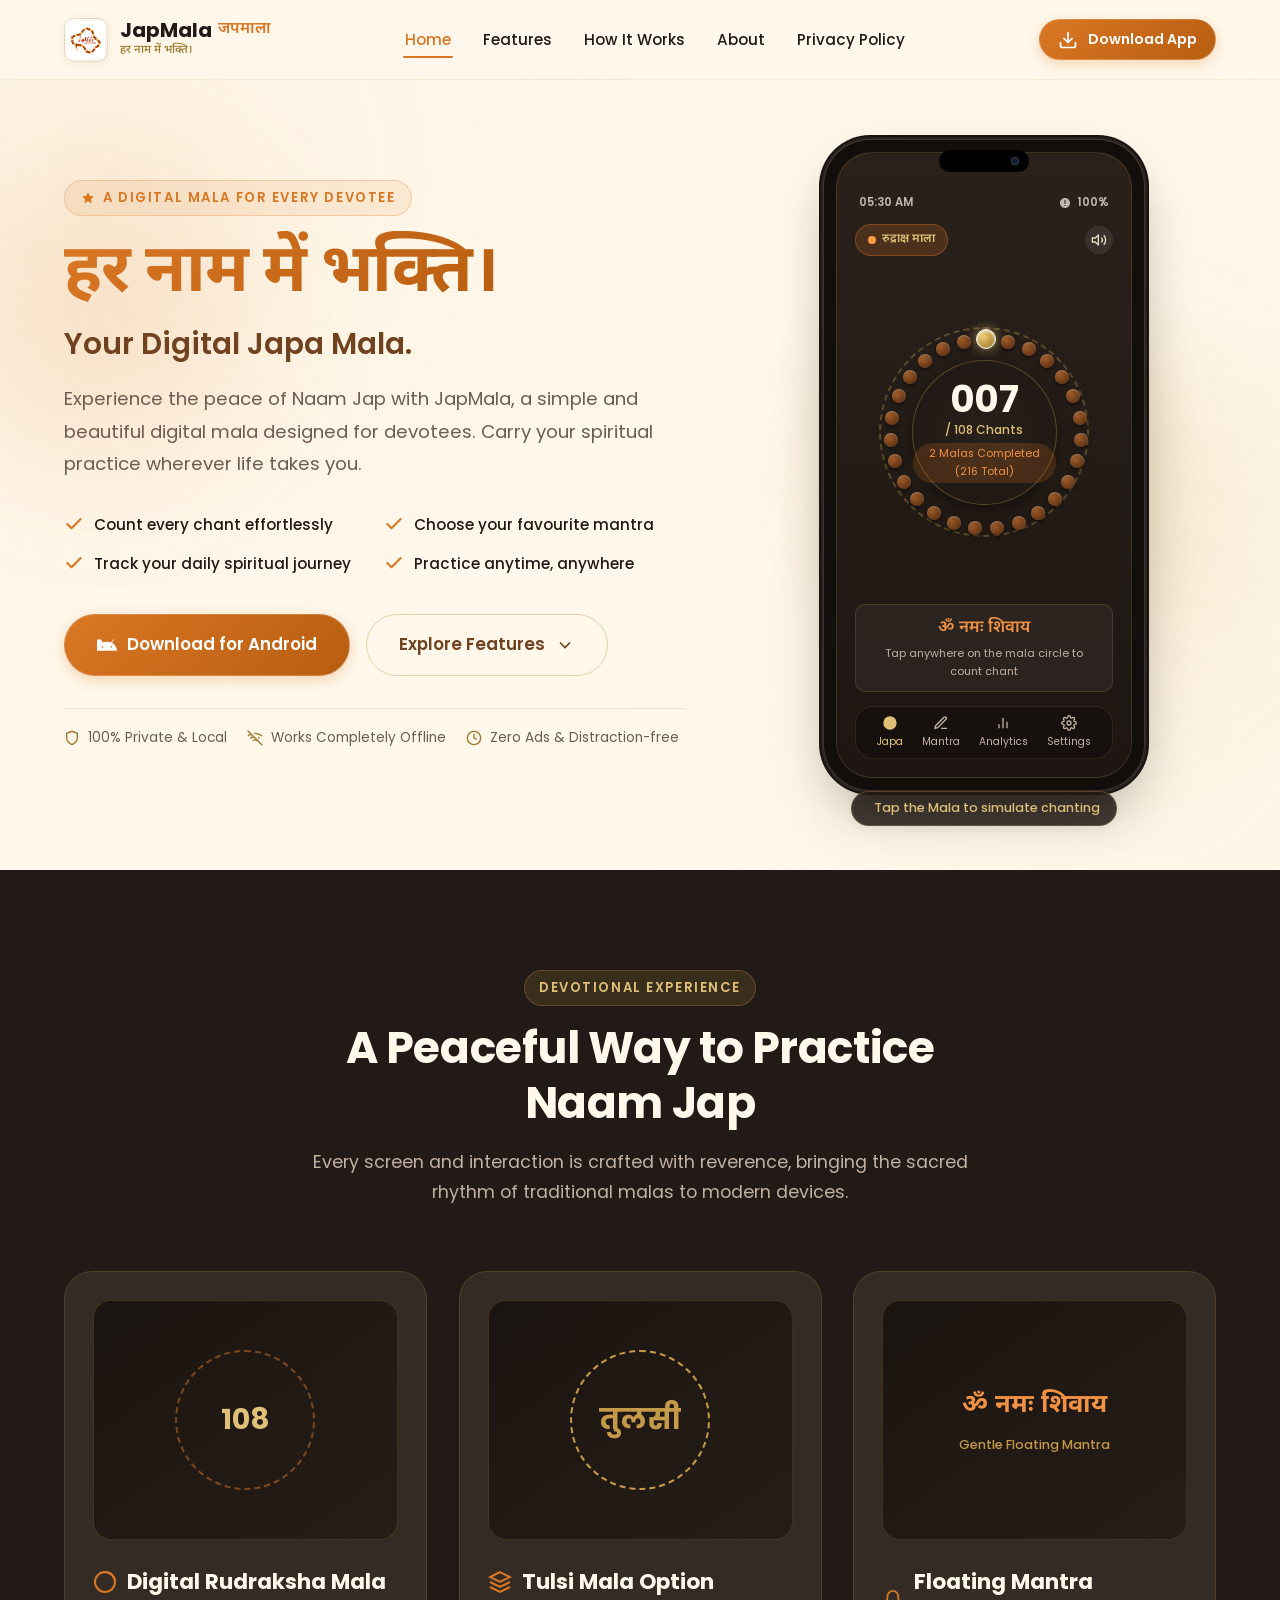
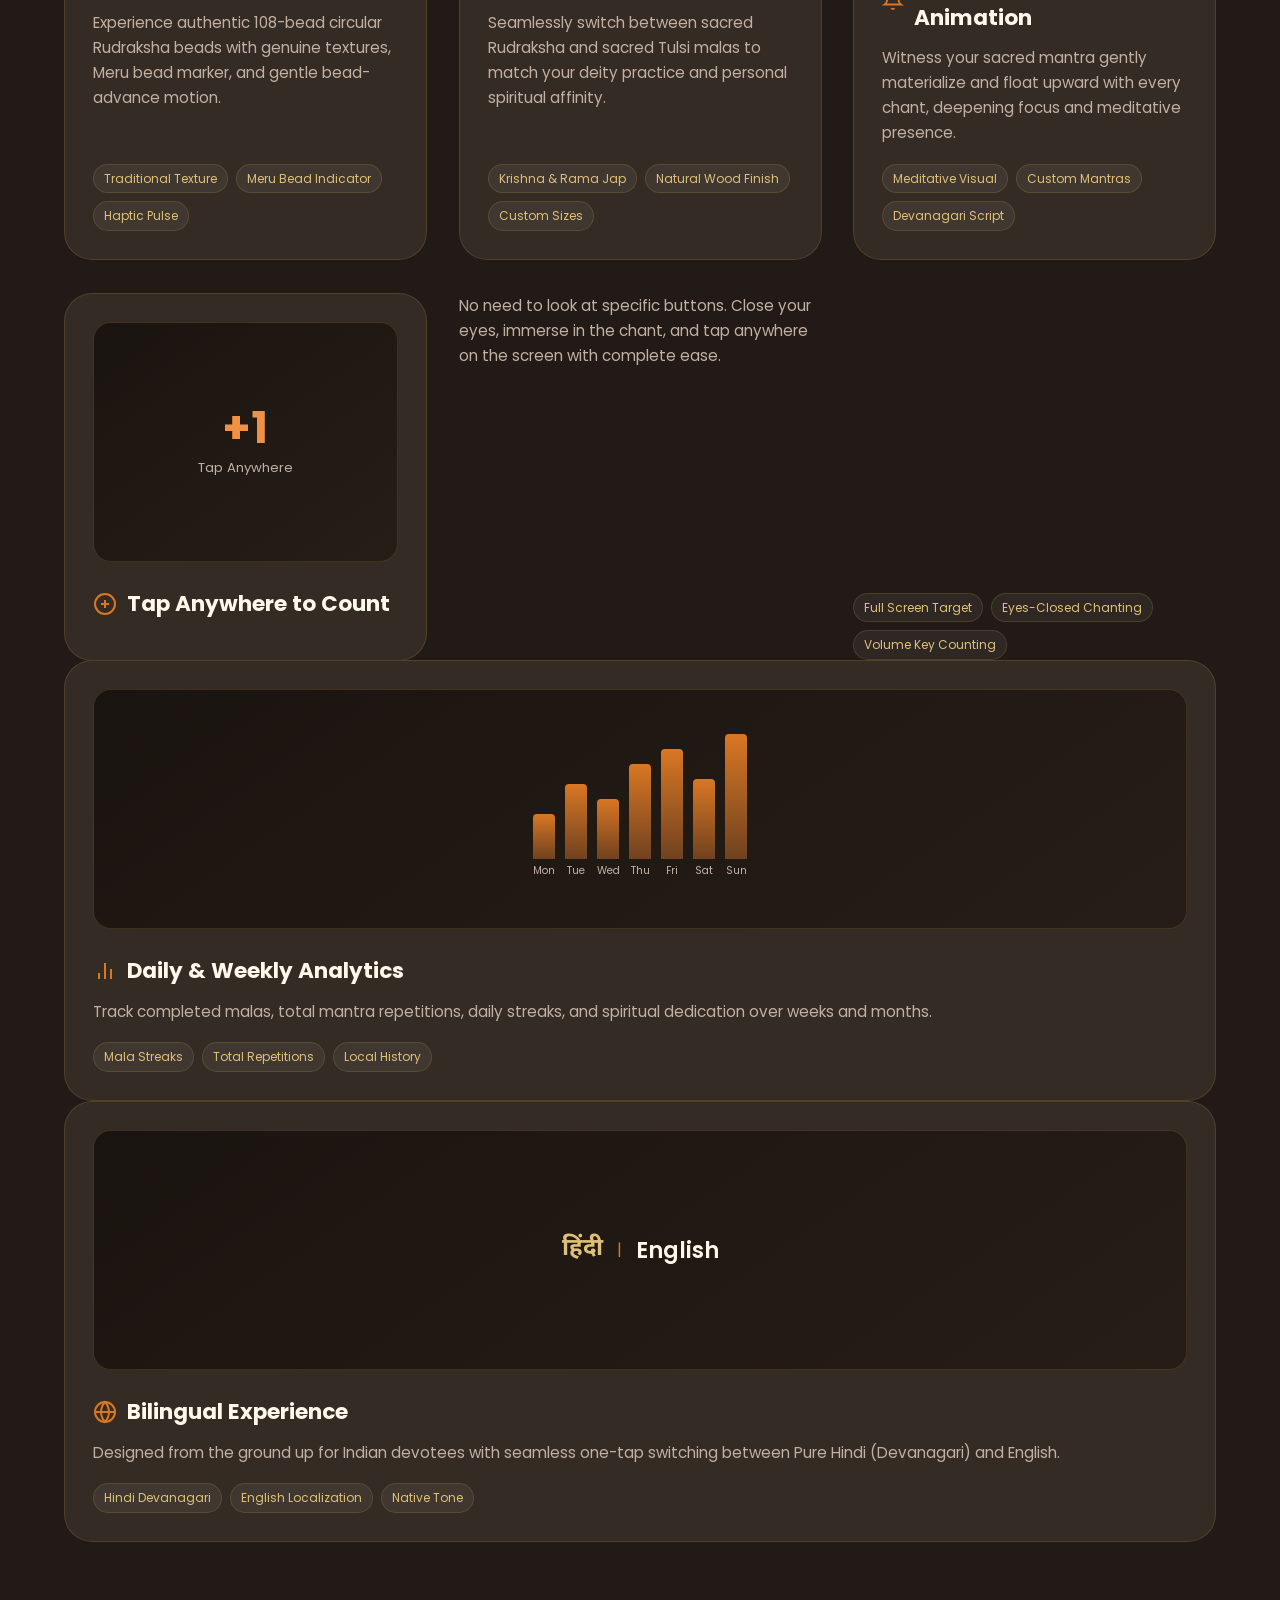
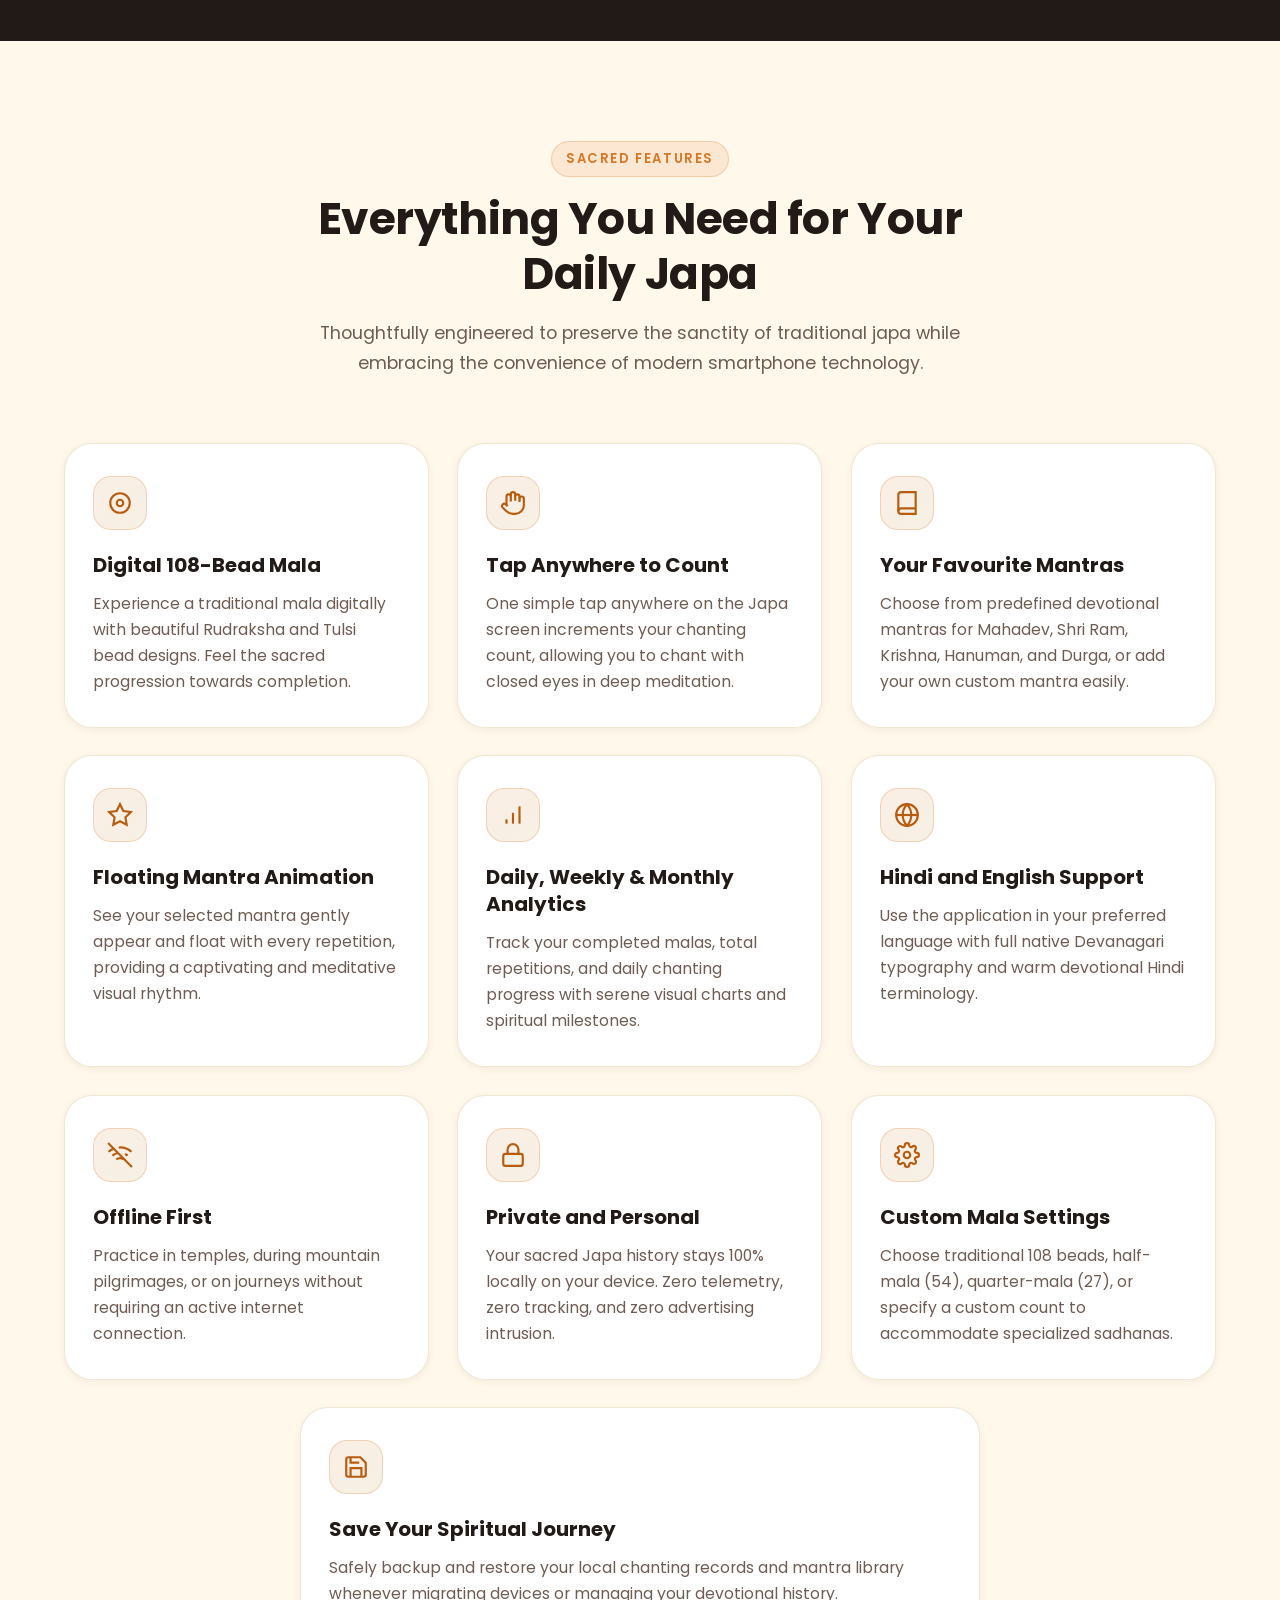
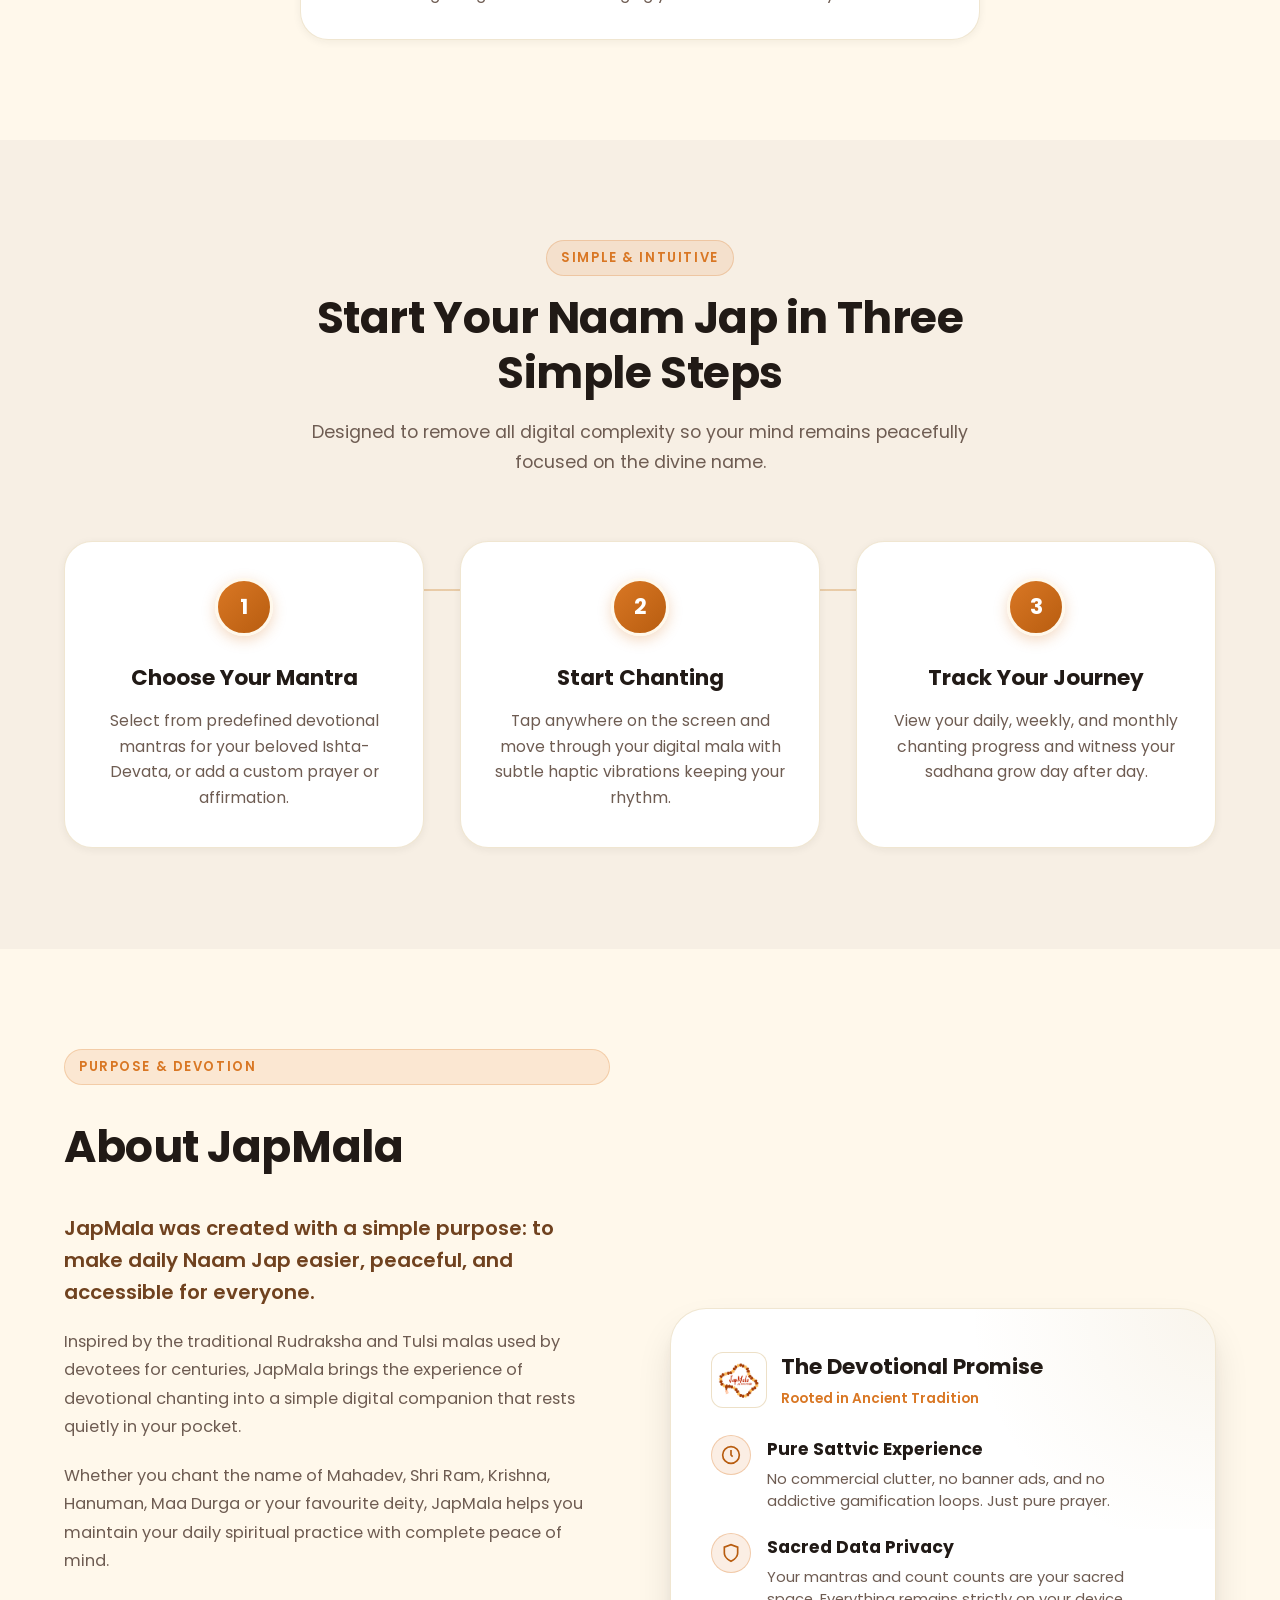
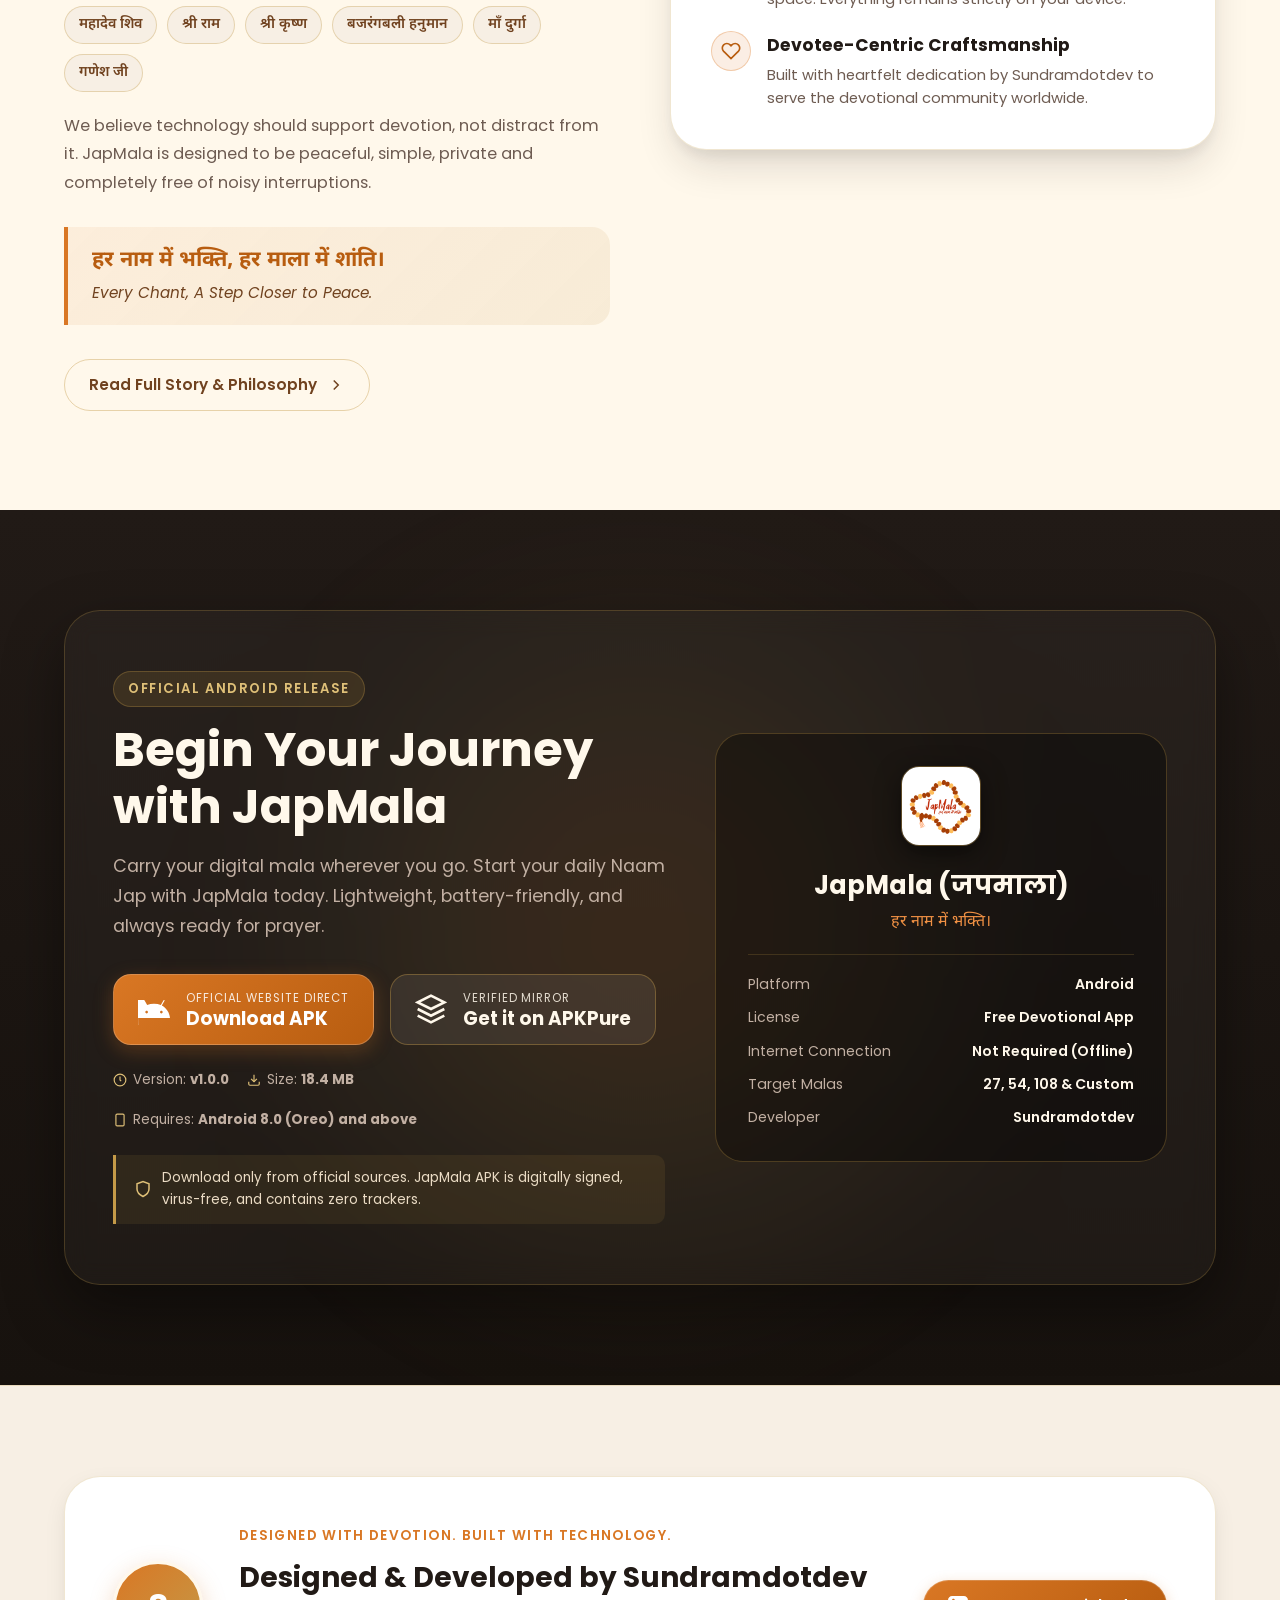
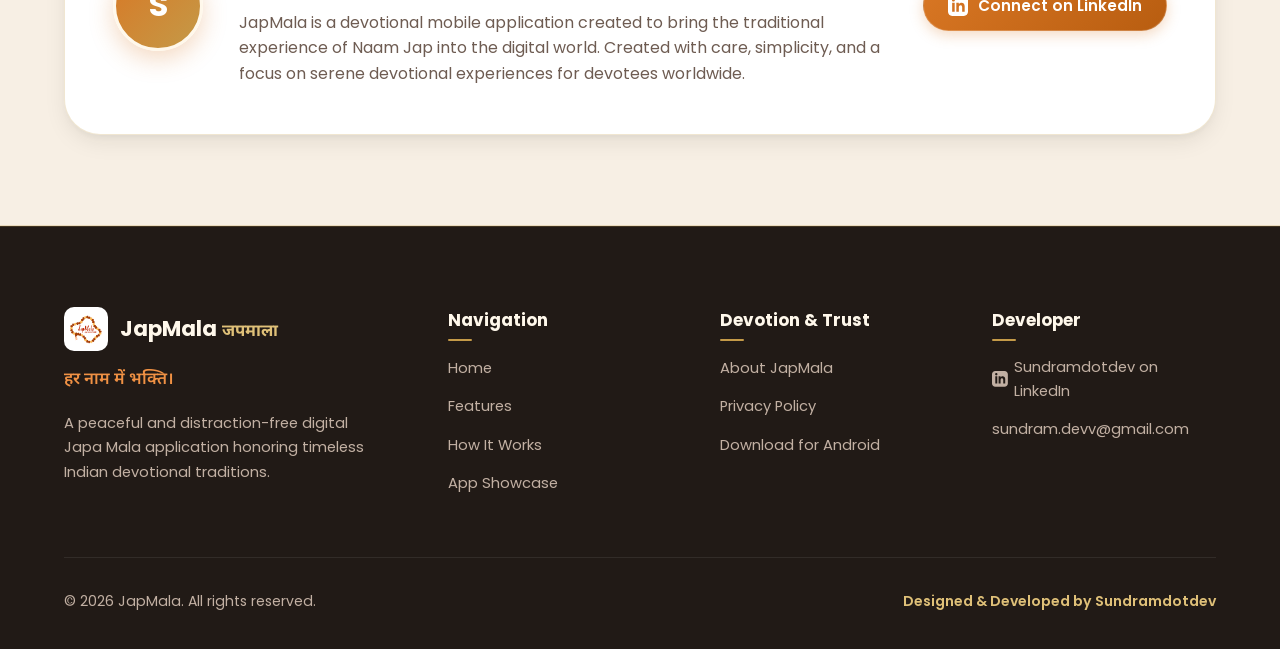
==== commit a4c441ea: "Update live site URL, LinkedIn profile and support contact details" ====
--- a/index.html
+++ b/index.html
@@ -10,20 +10,20 @@
   <meta name="keywords" content="JapMala, Digital Japa Mala, Naam Jap Counter, Rudraksha Mala App, Hindi Japa Counter, Digital Mala, Offline Japa Counter, Hindu Devotional App, जपमाला, हर नाम में भक्ति">
   <meta name="author" content="Sundramdotdev">
   <meta name="theme-color" content="#D97724">
-  <link rel="canonical" href="https://sundramdotdev.github.io/JapMala">
+  <link rel="canonical" href="https://sundramdotdev.github.io/JapMala-PS/">
 
   <!-- Open Graph / Facebook -->
   <meta property="og:type" content="website">
-  <meta property="og:url" content="https://sundramdotdev.github.io/JapMala">
+  <meta property="og:url" content="https://sundramdotdev.github.io/JapMala-PS/">
   <meta property="og:title" content="JapMala (जपमाला) - हर नाम में भक्ति।">
   <meta property="og:description" content="A peaceful digital mala for every devotee. Traditional Rudraksha beads, 108 chanting counter, offline and private.">
-  <meta property="og:image" content="assets/JapMalalogo.png">
+  <meta property="og:image" content="https://sundramdotdev.github.io/JapMala-PS/assets/JapMalalogo.png">
 
   <!-- Twitter Card -->
   <meta name="twitter:card" content="summary_large_image">
   <meta name="twitter:title" content="JapMala (जपमाला) - Digital Japa Mala">
   <meta name="twitter:description" content="Every Chant, A Step Closer to Peace. Beautiful digital mala with Rudraksha & Tulsi bead counters.">
-  <meta name="twitter:image" content="assets/JapMalalogo.png">
+  <meta name="twitter:image" content="https://sundramdotdev.github.io/JapMala-PS/assets/JapMalalogo.png">
 
   <!-- Favicon -->
   <link rel="icon" type="image/png" href="assets/JapMalalogo.png">
@@ -846,7 +846,7 @@
           </div>
 
           <div class="dev-actions">
-            <a href="javascript:void(0);" class="btn btn-primary dev-linkedin-link" aria-label="Connect with Sundramdotdev on LinkedIn">
+            <a href="https://www.linkedin.com/in/sundramdotdev" target="_blank" rel="noopener noreferrer" class="btn btn-primary dev-linkedin-link" aria-label="Connect with Sundramdotdev on LinkedIn">
               <svg class="btn-icon" viewBox="0 0 24 24" fill="currentColor">
                 <path d="M19 0h-14c-2.761 0-5 2.239-5 5v14c0 2.761 2.239 5 5 5h14c2.762 0 5-2.239 5-5v-14c0-2.761-2.238-5-5-5zm-11 19h-3v-11h3v11zm-1.5-12.268c-.966 0-1.75-.79-1.75-1.764s.784-1.764 1.75-1.764 1.75.79 1.75 1.764-.783 1.764-1.75 1.764zm13.5 12.268h-3v-5.604c0-3.368-4-3.113-4 0v5.604h-3v-11h3v1.765c1.396-2.586 7-2.777 7 2.476v6.759z"/>
               </svg>
@@ -902,15 +902,15 @@
           <div class="footer-heading">Developer</div>
           <ul class="footer-links">
             <li>
-              <a href="javascript:void(0);" class="footer-link dev-linkedin-link">
+              <a href="https://www.linkedin.com/in/sundramdotdev" target="_blank" rel="noopener noreferrer" class="footer-link dev-linkedin-link">
                 <svg width="16" height="16" viewBox="0 0 24 24" fill="currentColor"><path d="M19 0h-14c-2.761 0-5 2.239-5 5v14c0 2.761 2.239 5 5 5h14c2.762 0 5-2.239 5-5v-14c0-2.761-2.238-5-5-5zm-11 19h-3v-11h3v11zm-1.5-12.268c-.966 0-1.75-.79-1.75-1.764s.784-1.764 1.75-1.764 1.75.79 1.75 1.764-.783 1.764-1.75 1.764zm13.5 12.268h-3v-5.604c0-3.368-4-3.113-4 0v5.604h-3v-11h3v1.765c1.396-2.586 7-2.777 7 2.476v6.759z"/></svg>
                 <span>Sundramdotdev on LinkedIn</span>
               </a>
             </li>
             <li>
-              <a href="javascript:void(0);" class="footer-link contact-email-link">
+              <a href="mailto:sundram.devv@gmail.com" class="footer-link contact-email-link">
                 <svg width="16" height="16" viewBox="0 0 24 24" fill="none" stroke="currentColor" stroke-width="2"><path d="M4 4h16c1.1 0 2 .9 2 2v12c0 1.1-.9 2-2 2H4c-1.1 0-2-.9-2-2V6c0-1.1.9-2 2-2z"></path><polyline points="22,6 12,13 2,6"></polyline></svg>
-                <span>Support & Contact</span>
+                <span>sundram.devv@gmail.com</span>
               </a>
             </li>
           </ul>
